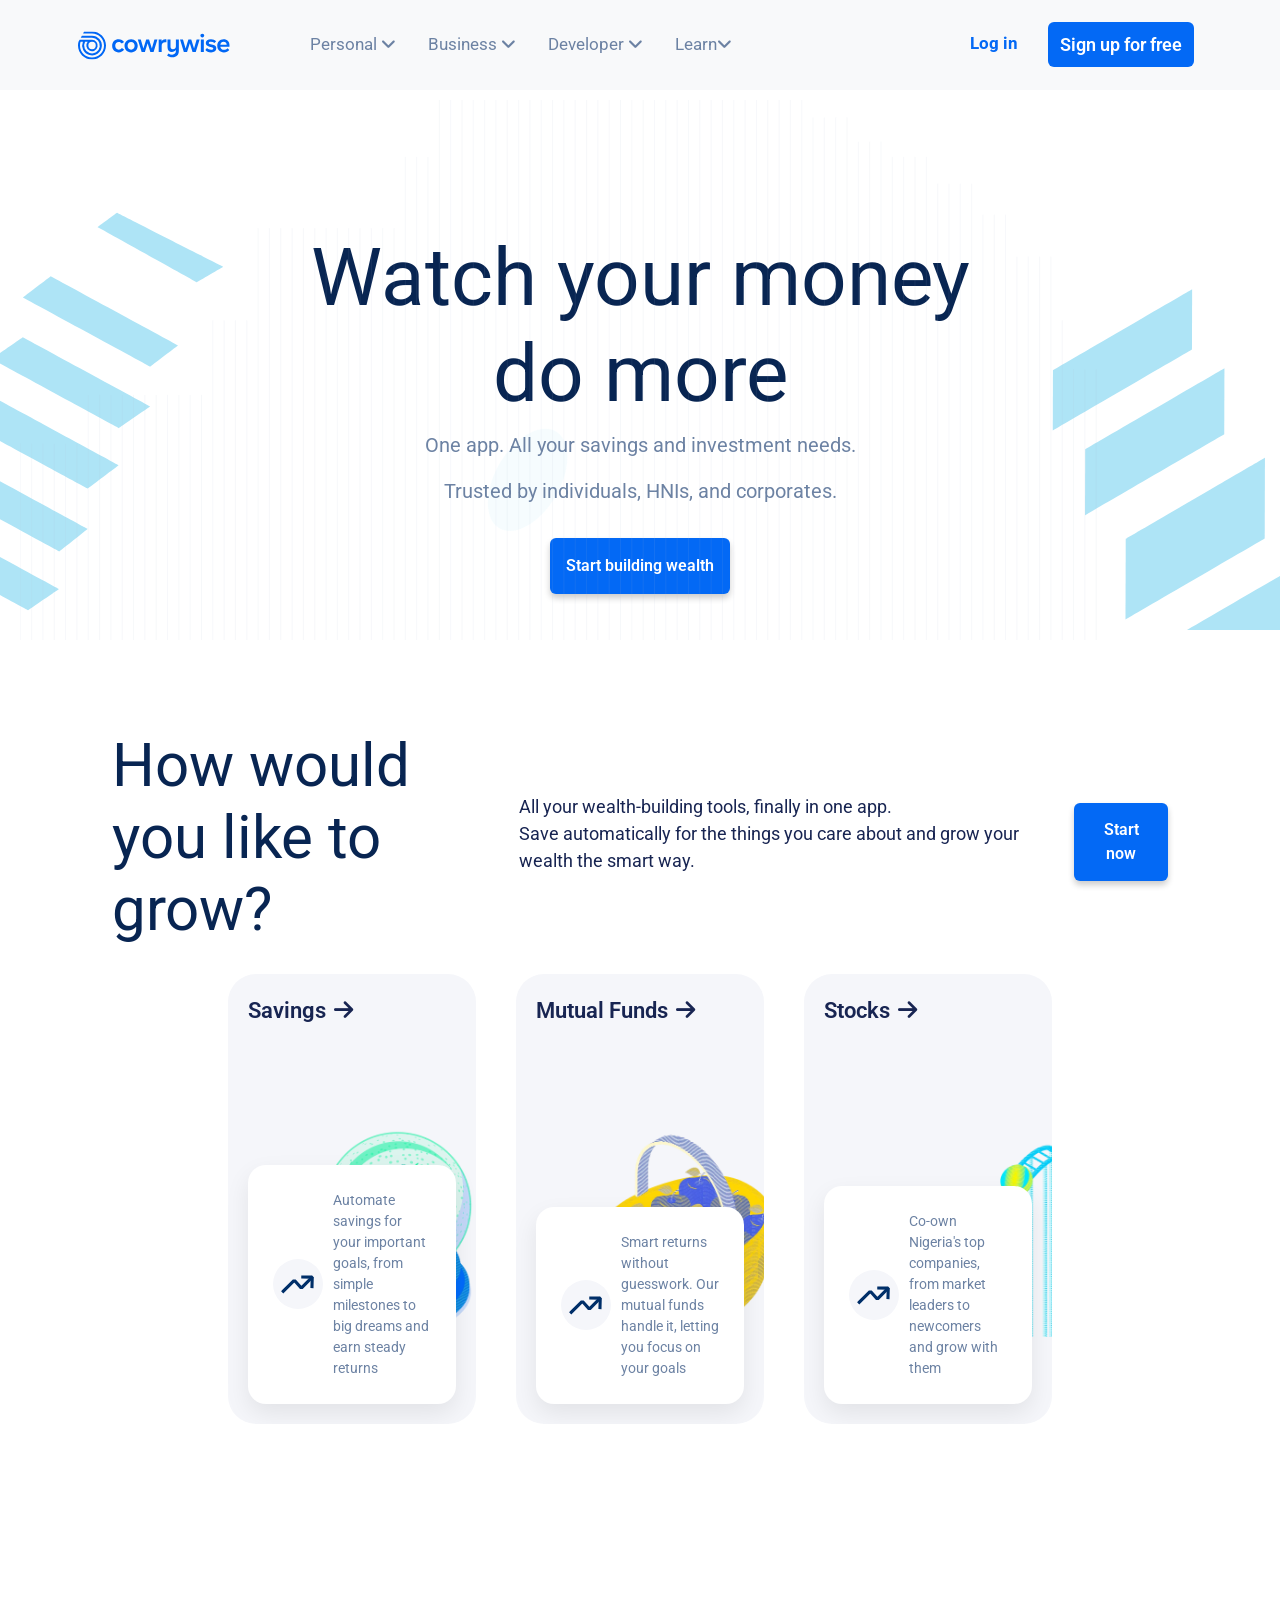
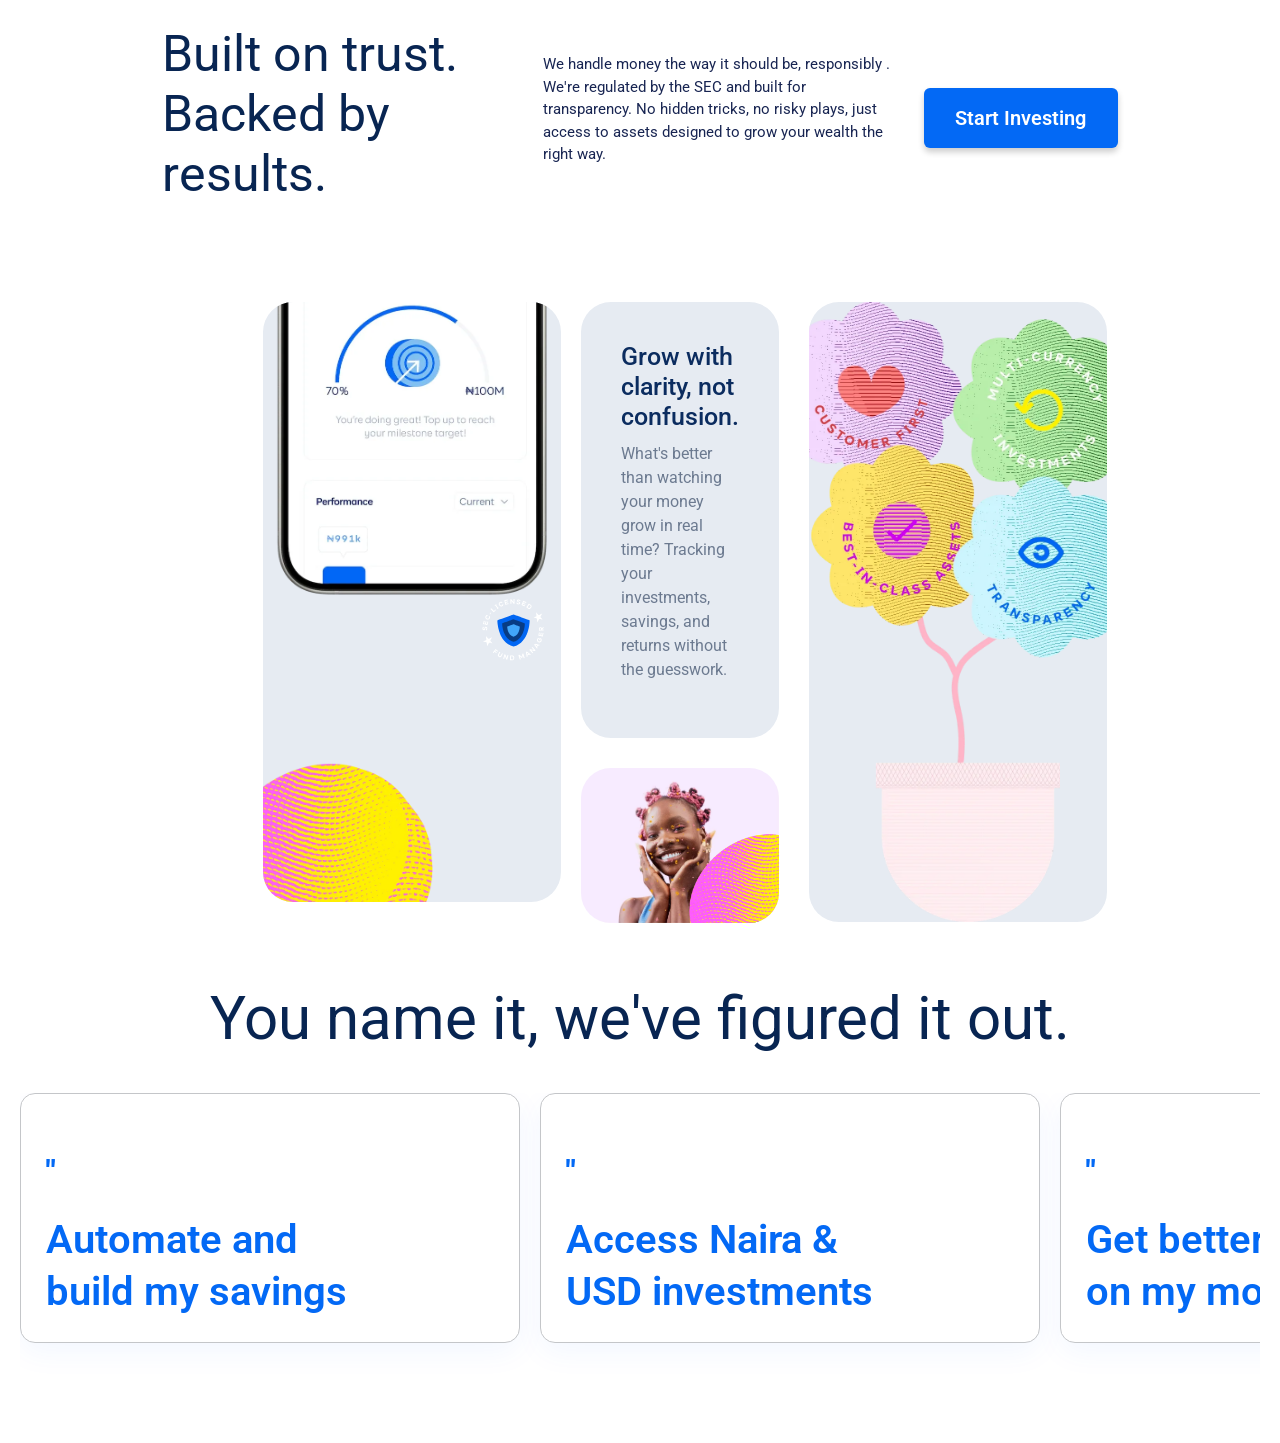
==== index.html @ d5d78829 "Cowrywise Website Project" ====
<!DOCTYPE html>
<html lang="en">

<head>
    <meta charset="UTF-8">
    <meta name="viewport" content="width=device-width, initial-scale=1.0">
    <title>Plan, Save and Invest Online | Get high returns | Cowrywise</title>
    <link rel="shortcut icon" href="IMAGES/Logo.png" type="image/x-icon">
    <link href="https://fonts.googleapis.com/css2?family=Roboto:ital,wght@0,100..900;1,100..900&display=swap"
        rel="stylesheet">
    <link href="https://fonts.googleapis.com/css2?family=Quicksand:wght@300..700&display=swap" rel="stylesheet">
    <link rel="stylesheet" href="https://cdnjs.cloudflare.com/ajax/libs/font-awesome/6.5.0/css/all.min.css">
    <link href="https://cdn.jsdelivr.net/npm/bootstrap@5.3.8/dist/css/bootstrap.min.css" rel="stylesheet"
        integrity="sha384-sRIl4kxILFvY47J16cr9ZwB07vP4J8+LH7qKQnuqkuIAvNWLzeN8tE5YBujZqJLB" crossorigin="anonymous">
    <link rel="stylesheet" href="style.css">
</head>

<body>

    <nav class="navbar navbar-expand-lg bg-body-tertiary sticky-top">
        <div class="container gap-5 bg-light p-2">
            <a class="navbar-brand" href="#"><img src="IMAGES/original-logo.svg" alt=""></a>
            <button class="navbar-toggler" type="button" data-bs-toggle="collapse"
                data-bs-target="#navbarSupportedContent" aria-controls="navbarSupportedContent" aria-expanded="false"
                aria-label="Toggle navigation">
                <span class="navbar-toggler-icon"></span>
            </button>
            <div class="collapse navbar-collapse p-2" id="navbarSupportedContent ">
                <ul class="navbar-nav me-auto mb-2 mb-lg-0 gap-3">
                    <li class="nav-item dropdown">
                        <a class="nav-link" href="#" role="button" data-bs-toggle="dropdown" aria-expanded="false">
                            Personal <i class="fa-solid fa-angle-down"></i>
                        </a>
                        <ul class="dropdown-menu" style="width: 600px;">
                            <div class="div" style="display: flex;">

                                <div>
                                    <li><a class="dropdown-item" href="#"><img src="IMAGES/navbar savings.svg" alt=""
                                                width="30px"> Savings</a>
                                        <p class="p-1">Save and earn amazing returns</p>
                                    </li>
                                    <li><a class="dropdown-item" href="#"><img src="IMAGES/mutual funds.svg" alt=""
                                                width="30px"> Mutual Funds</a>
                                        <p class="p-1">Grow your wealth without chasing charts</p>
                                    </li>
                                    <li><a class="dropdown-item" href="#"><img src="IMAGES/stocks.svg" alt=""
                                                width="30px">
                                            Stocks <button class="button-btn">New!</button></a>
                                        <p class="p-1">Own a slice of Nigeria's top companies</p>
                                    </li>

                                </div>
                                <div class="vr"></div>

                                <div>
                                    <li><a class="dropdown-item" href="#">Growth Tools</a>
                                        <p class="p">Estimate your interest</p>
                                        <p class="p">Know your risk appetite</p>
                                        <p class="p">Plan your child's education</p>
                                    </li>
                                </div>
                            </div>
                        </ul>
                    </li>
                    <li class="nav-item dropdown">
                        <a class="nav-link" href="#" role="button" data-bs-toggle="dropdown" aria-expanded="false">
                            Business <i class="fa-solid fa-angle-down"></i>
                        </a>
                        <ul class="dropdown-menu">
                            <li><a class="dropdown-item" href="#"><img src="IMAGES/sprout.svg" alt=""
                                        width="30px">Sprout</a>
                                <p class="p-1">Put your business idle cash to work</p>
                            </li>

                        </ul>
                    </li>
                    <li class="nav-item dropdown">
                        <a class="nav-link" href="#" role="button" data-bs-toggle="dropdown" aria-expanded="false">
                            Developer <i class="fa-solid fa-angle-down"></i>
                        </a>
                        <ul class="dropdown-menu" style="width: 600px;">
                            <div class="div" style="display: flex;">

                                <div>
                                    <li><a class="dropdown-item" href="#"><img src="IMAGES/embed.svg" alt=""
                                                width="30px">
                                            Embed</a>
                                        <p class="p-1">Offer investment services in your app</p>
                                    </li>
                                    <li><a class="dropdown-item" href="#"><img src="IMAGES/docs.svg" alt=""
                                                width="30px">
                                            Docs</a>
                                        <p class="p-1">Read how to integrate the Embed API</p>
                                    </li>
                                    <li>
                                </div>
                                <div class="vr"></div>
                    </li>
                    <div>
                        <li><a class="dropdown-item" href="#">Connect</a>
                            <p class="p">Join Embed on Slack</p>
                        </li>
                    </div>
            </div>
            </ul>
            </li>
            <li class="nav-item dropdown">
                <a class="nav-link" href="#" role="button" data-bs-toggle="dropdown" aria-expanded="false">
                    Learn<i class="fa-solid fa-angle-down"></i>
                </a>
                <ul class="dropdown-menu">
                    <li><a class="dropdown-item" href="#"><img src="IMAGES/glossary.svg" alt="" width="30px">
                            Glossary</a>
                        <p class="p-1">Learn from a curation of simple money terms</p>
                    </li>
                    <li><a class="dropdown-item" href="#"><img src="IMAGES/blog.svg" alt="" width="30px">
                            Blog</a>
                        <p class="p-1">Announcements, articles and stories</p>
                    </li>
                    <li><a class="dropdown-item" href="#"><img src="IMAGES/help center.svg" alt="" width="30px">
                            Help Center</a>
                        <p class="p-1">Everything you need to use Cowrywise</p>
                    </li>
                    <li>

                    </li>

                </ul>
            </li>
            </ul>
            <form class="d-flex" role="search">
                <div class="log-in-a"><a href="login.html">Log in</a></div>
                <div class="create"><a href="createaccount.html">Sign up for free</a></div>
            </form>
        </div>
    </nav>



    <section class="section-1">
        <div class="hero-section">
            <h1>Watch your money <br> do more</h1>
            <p>One app. All your savings and investment needs.
            <p>Trusted by individuals, HNIs, and corporates.</p>
            </p>
            <a href="#">Start building wealth</a>
        </div>
        <img src="IMAGES/bg-lines.svg" alt="">
    </section>

    <section class="section-2">
        <div class="container">
            <div class="grow">
                <h2>How would you like to grow?</h2>
                <p>All your wealth-building tools, finally in one app. <br> Save automatically for the things you care
                    about
                    and
                    grow your wealth the smart way.</p>
                <a href="#">Start now</a>
            </div>
        </div>

        <div class="cardcovers">
            <div class="cards">
                <div class="header">
                    <span>Savings</span>
                    <span class="arrow"><i class="fa-solid fa-arrow-right"></i></span>
                </div>
                <div class="visual-1">
                    <div class="circle"></div>
                    <img src="IMAGES/house-ball.webp" alt="Illustration">
                </div>
                <div class="floating">
                    <img src="./IMAGES/angle-up-animation.svg" alt="" srcset="">
                    Automate savings for your important goals, from simple milestones to big dreams and earn steady
                    returns
                </div>
            </div>

            <div class="cards">
                <div class="header">
                    <span>Mutual Funds</span>
                    <span class="arrow"><i class="fa-solid fa-arrow-right"></i></span>
                </div>
                <div class="visual-1">
                    <div class="circle"></div>
                    <img src="IMAGES/basket.webp" alt="Illustration">
                </div>
                <div class="floating">
                    <img src="./IMAGES/angle-up-animation.svg" alt="" srcset="">
                    Smart returns without guesswork. Our mutual funds handle it, letting you focus on your goals
                </div>
            </div>

            <div class="cards">
                <div class="header">
                    <span>Stocks</span>
                    <span class="arrow"><i class="fa-solid fa-arrow-right"></i></span>
                </div>
                <div class="visual-1">
                    <div class="circle"></div>
                    <img src="IMAGES/roller.webp" alt="Illustration">
                </div>
                <div class="floating">
                    <img src="./IMAGES/angle-up-animation.svg" alt="" srcset="">
                    Co-own Nigeria's top companies, from market leaders to newcomers and grow with them
                </div>
            </div>
        </div>
    </section>

    <div class="container">

        <section class="section-3">
            <div class="sub-section-3">
                <h2>Built on trust.
                    Backed by results.</h2>
                <p>We handle money the way it should be, responsibly . We're regulated by the SEC and built for
                    transparency. No hidden tricks, no risky plays, just access to assets designed to grow your wealth
                    the right way.</p>
                <a href="#">Start Investing</a>
            </div>
        </section>


        <section class="section-4">
            <div class="section-4-container">
                <div class="section-4-layout">
                    <div class="cover-card section-4-left">
                        <div class="phone-wrapper">
                            <img src="IMAGES/Phone.webp" alt="phone-image" class="phone-img">
                            <img src="IMAGES/badgeshield.svg" alt="floating badge" class="floating-badge">
                        </div>
                        <img src="IMAGES/yellow coin.webp" alt="coin" class="left-rotate">
                    </div>

                    <div class="primary-middle">
                        <div class="cover-card primary top">
                            <div class="text">
                                <h2>Grow with clarity,
                                    not confusion.</h2>
                                <p>What's better than watching your money grow in real time? Tracking your investments,
                                    savings, and returns without the guesswork.</p>
                            </div>
                        </div>

                        <div class="cover-card primary bottom">
                            <img src="IMAGES/girl.webp" alt="primary-image" class="primary-img">
                            <img src="IMAGES/yellow coin.webp" alt="coin" class="round">
                        </div>
                    </div>

                    <div class="cover-card right">
                        <img src="IMAGES/flower.webp" alt="flower" class="primary-img">
                    </div>
                </div>
            </div>
        </section>
    </div>


    <section class="section-5">
        <h2 class="section-5-h3">You name it, we've figured it out.</h2>
        <div class="section-5-slide">
            <div class="slider-track">
                <div class="card">
                    <span class="quote">"</span>
                    <h3>Automate and <br>build my savings</h3>
                </div>

                <div class="card">
                    <span class="quote">"</span>
                    <h3>Access Naira &<br>USD investments</h3>
                </div>

                <div class="card">
                    <span class="quote">"</span>
                    <h3>Get better returns <br>on my money</h3>
                </div>

                <div class="card">
                    <span class="quote">"</span>
                    <h3>Invest my <br>business cash</h3>
                </div>

                <div class="card">
                    <span class="quote">"</span>
                    <h3>Automate and <br>build my savings</h3>
                </div>

                <div class="card">
                    <span class="quote">"</span>
                    <h3>Access Naira & <br>USD investments</h3>
                </div>

                <div class="card">
                    <span class="quote">"</span>
                    <h3>Invest in mutual <br>funds easily</h3>
                </div>

                <div class="card">
                    <span class="quote">"</span>
                    <h3>Invest in stocks</h3>
                </div>

                <div class="card">
                    <span class="quote">"</span>
                    <h3>Automate <br>and build my savings</h3>
                </div>
            </div>
        </div>
    </section>






    <script src="https://cdn.jsdelivr.net/npm/bootstrap@5.3.8/dist/js/bootstrap.bundle.min.js"
        integrity="sha384-FKyoEForCGlyvwx9Hj09JcYn3nv7wiPVlz7YYwJrWVcXK/BmnVDxM+D2scQbITxI"
        crossorigin="anonymous"></script>
</body>

</html>
---- style.css ----
* {
    margin: 0;
    padding: 0;
    box-sizing: border-box;
    font-family: "Roboto", sans-serif;

}

body {
    background-color: white;
}

/* navbar */
.navbar-nav .nav-link {
    color: #6c82a3;
    font-size: 17px;
    font-weight: 400;
}

.navbar-nav .nav-link:hover {
    color: black;
}

.dropdown-menu {
    border: none;
    box-shadow: 0px 0px 10px rgba(0, 0, 0, 0.1);
    padding: 30px 40px;
}

.p-1 {
    width: 300px;
    text-align: center;
    color: #6c82a3;
    font-size: 15px;
    font-weight: 400;
}

.p-1:hover {
    color: #5ac8fa;
    cursor: pointer;
}

.button-btn {
    background-color: #5ac8fa;
    border: none;
    padding: 2px 10px;
    margin: 2px;
    border-radius: 10px;
    color: white;
    font-size: 12px;
    font-weight: 400;
}

.dropdown-item {
    color: black;
    font-size: 16px;
    font-weight: 600;
    opacity: 0.8;
    cursor: pointer;
}

.dropdown-item:hover {
    color: #5ac8fa;
}

.p {
    text-align: justify;
    margin-left: 15px;
    font-size: 15px;
    color: #6c82a3;
    font-weight: 400;
}

.p:hover {
    color: #5ac8fa;
    cursor: pointer;
}

#menu-1 {
    display: flex;
}

.log-in-a a {
    text-decoration: none;
    color: #0369f5;
    font-weight: 700;
    font-size: 17px;
}

.create a {
    background-color: #0369f5;
    color: white;
    border: none;
    font-weight: 600;
    font-size: 18px;
    border-radius: 6px;
    padding: 12px;
    text-decoration: none;
}

.d-flex {
    gap: 30px;
}

/* section-1 */
.section-1 {
    width: 100%;
    height: 60vh;
    padding: 20px;
    background: url(IMAGES/stairs.svg);
    background-repeat: no-repeat;
    background-position: center;
    background-size: cover;
}

.section-1 img {
    height: 60vh;
    position: absolute;
    top: 100px;
}

.hero-section {
    width: 100%;
    padding: 20px;
    margin-top: 100px;
    display: flex;
    flex-direction: column;
    justify-content: center;
    align-items: center;
}

.hero-section h1 {
    color: #082552;
    font-size: 80px;
    font-weight: 400;
    text-align: center;
    width: 100%;
}

.hero-section p {
    color: #6c82a3;
    font-size: 20px;
    font-weight: 400;
    text-align: center;
    width: 100%;
    /* margin-top: 20px; */
}

.hero-section a {
    text-decoration: none;
    color: white;
    border: none;
    border-radius: 6px;
    background-color: #0369f5;
    padding: 16px;
    font-size: 16px;
    font-weight: 600;
    box-shadow: 0 4px 6px rgba(0, 0, 0, 0.2);
    cursor: pointer;
}

/* .hero-section a:hover{
    background-color: #5ac8fa;
    box-shadow: 0 6px 8px rgba(0, 0, 0, 0.3);
    transition: all 0.3s ease;
    cursor: pointer;
} */
.section-2 {
    width: 100%;
    padding: 100px;
    justify-content: center;
    align-items: center;
}

.grow {
    /* width: 100%; */
    display: flex;
    /* padding: 40px; */
    /* margin: auto; */
    justify-content: space-around;
    align-items: center;
    gap: 30px;
}

.grow h2 {
    font-size: 60px;
    font-weight: 400;
    color: #082552;
}

.grow p {
    font-size: 18px;
    font-weight: 400;
    width: 100%;
    color: #182552;
}

.grow a {
    text-decoration: none;
    color: white;
    border: none;
    border-radius: 6px;
    background-color: #0369f5;
    padding: 15px;
    font-size: 16px;
    width: 15%;
    text-align: center;
    font-weight: 600;
    box-shadow: 0 4px 6px rgba(0, 0, 0, 0.2);
    cursor: pointer;
}

.cardcovers {
    width: 80%;
    display: flex;
    padding: 20px;
    margin: auto;
    justify-content: center;
    align-items: center;
    gap: 40px;
}

.cards {
    width: 400px;
    height: 450px;
    background-color: #f5f6fa;
    border-radius: 28px;
    border: none;
    padding: 20px;
    position: relative;
    overflow: hidden;
}

.header {
    font-size: 22px;
    font-weight: 600;
    display: flex;
    align-items: center;
    gap: 8px;
    color: #182552;
}

.visual-1 {
    position: relative;
    width: 100%;
    height: 300px;
    margin-top: 10px;
}

.visual-1 img {
    position: absolute;
    width: 100%;
    bottom: 0;
    left: 20%;
    object-fit: contain;
}

.floating {
    position: absolute;
    bottom: 20px;
    left: 20px;
    right: 20px;
    background-color: white;
    padding: 25px;
    border-radius: 18px;
    font-size: 14px;
    color: #6c82a3;
    line-height: 1.5;
    box-shadow: 0 10px 25px rgba(0, 0, 0, 0.08);
    display: flex;
    align-items: center;
    gap: 10px;
}

.floating img {
    width: 50px;
    height: 50px;
    background-color: #f5f6fa;
    border-radius: 50%;

    animation: floatUp 3s ease-in-out infinite;
}

@keyframes floatUp {
    0% {
        transform: translateY(0);
    }

    50% {
        transform: translateY(-8px);
    }

    100% {
        transform: translateY(0);
    
    }
}

.section-3 {
    width: 100%;
    padding: 80px;
    justify-content: space-between;
    align-items: center;
}

.sub-section-3 {
    width: 100%;
    display: flex;
    justify-content: center;
    align-items: center;
    gap: 30px;
}

.sub-section-3 h2 {
    font-size: 50px;
    font-weight: 400;
    width: 100%;
    color: #082552;
}

.sub-section-3 p {
    font-size: 15px;
    font-weight: 400;
    color: #182552;
    width: 100%;
}

.sub-section-3 a {
    text-decoration: none;
    color: white;
    border: none;
    border-radius: 6px;
    background-color: #0369f5;
    padding: 15px;
    font-size: 20px;
    width: 50%;
    text-align: center;
    font-weight: 600;
    box-shadow: 0 4px 6px rgba(0, 0, 0, 0.2);
    cursor: pointer;
}

.section-4 {
    padding: 10px 20px;
    position: relative;
    overflow: visible;
}

.section-4-container {
    width: 70%;
    margin: auto;
}

.section-4-layout {
    display: flex;
    gap: 20px;
    align-items: stretch;
}

.cover-card {
    background-color: #e6ebf2;
    border-radius: 30px;
    position: relative;
    overflow: hidden;
}

.section-4-left {
    width: 320px;
    height: 600px;
    overflow: hidden;
}

.phone-wrapper {
    position: absolute;
    inset: 0;
    display: flex;
    justify-content: center;
    align-items: flex-start;
}

.phone-img {
    position: absolute;
    top: -280px;
    left: 50%;
    transform: translateX(-50%);
    width: 100%;
    height: auto;
    object-fit: contain;
}

.floating-badge {
    position: absolute;
    bottom: 230px;
    right: 5px;
    width: 85px;
    animation: float 3s ease-in-out infinite;
}

.left-rotate {
    position: absolute;
    bottom: -80px;
    left: -50px;
    width: 220px;
    animation: spin 12s linear infinite;
}

.primary-middle {
    flex: 1;
    display: flex;
    flex-direction: column;
    gap: 30px;
}

.primary-top {
    height: 295px;
}

.primary-bottom {
    height: 295px !important;
}

.text {
    padding: 40px;
}

.text h2 {
    font-size: 25px;
    margin: 0;
    color: #0b2c5f;
}

.text p {
    margin-top: 10px;
    width: 100%;
    color: #6c7a90;
}

.primary-img {
    width: 100%;
    height: 100%;
    object-fit: cover;
}

.round {
    position: absolute;
    bottom: -60px;
    right: -60px;
    width: 150px;
    animation: spin 12s linear infinite;
}

.right {
    width: 320px;
    margin-left: -80px;
    height: 620px;
    transform: translateX(90px);
}

@keyframes spin {
    from {
        transform: rotate(0deg);
    }

    to {
        transform: rotate(360deg);
    }
}


@keyframes float {

    0%,
    100% {
        transform: translateY(0);
    }

    50% {
        transform: translateY(-10px);
    }
}

@media (max-width: 1000px) {
    .primary-layout {
        flex-direction: column;
    }

    .section-4-left,
    .primary-right {
        width: 100%;
        height: 400px;
    }

    .primary-right {
        transform: none;
        margin-top: 0;
    }
}


.section-5 {
    width: 100%;
    padding: 20px;
}

.section-5-h3 {
    width: 100%;
    padding: 30px;
    text-align: center;
    font-size: 60px;
    font-weight: 400;
    color: #082552;
}

.section-5-slide {
    overflow: hidden;
    width: 100%;
}

.slider-track {
    display: flex;
    gap: 20px;
    width: calc(300px * 6);
    animation: scroll 15s linear infinite;
}

.card {
    min-width: 500px !important;
    height: 250px;
    background-color: white;
    border-radius: 15px;
    padding: 25px;
    box-shadow: 0 10px 30px rgba(0, 102, 255, 0.05);
    border: 1px solid #c4c6c9;
    display: flex;
    flex-direction: column;
    justify-content: center;
    margin-bottom: 80px;
}

.quote {
    color: #0369f5;
    font-size: 30px;
    font-weight: 900;
    margin-top: 40px;
}

.card h3 {
    width: 100% !important;
    color: #0369f5;
    font-size: 40px;
    font-weight: 600;
    line-height: 1.3;
    margin-top: 20px;
    margin-bottom: 10px;
}

@keyframes scroll {
    0% {
        transform: translateX(0);
    }

    100% {
        transform: translateX(-50%);
    }
}

















/* 
Responsiveness
@media screen and (max-width:768px) {
    .section-1{
        flex-direction: column;
    }
    .hero-section h1{
        font-size: 40px;
        font-weight: 450;
    }
    .hero-section p{
        font-size: 15px;
    }
    .grow-cover{
        flex-direction: column;
    }
    .grow-cover h2{
        font-size: 40px;
    }
    .navbar{
        position: sticky;
        top: 0;
        z-index: 100;
    }
} */
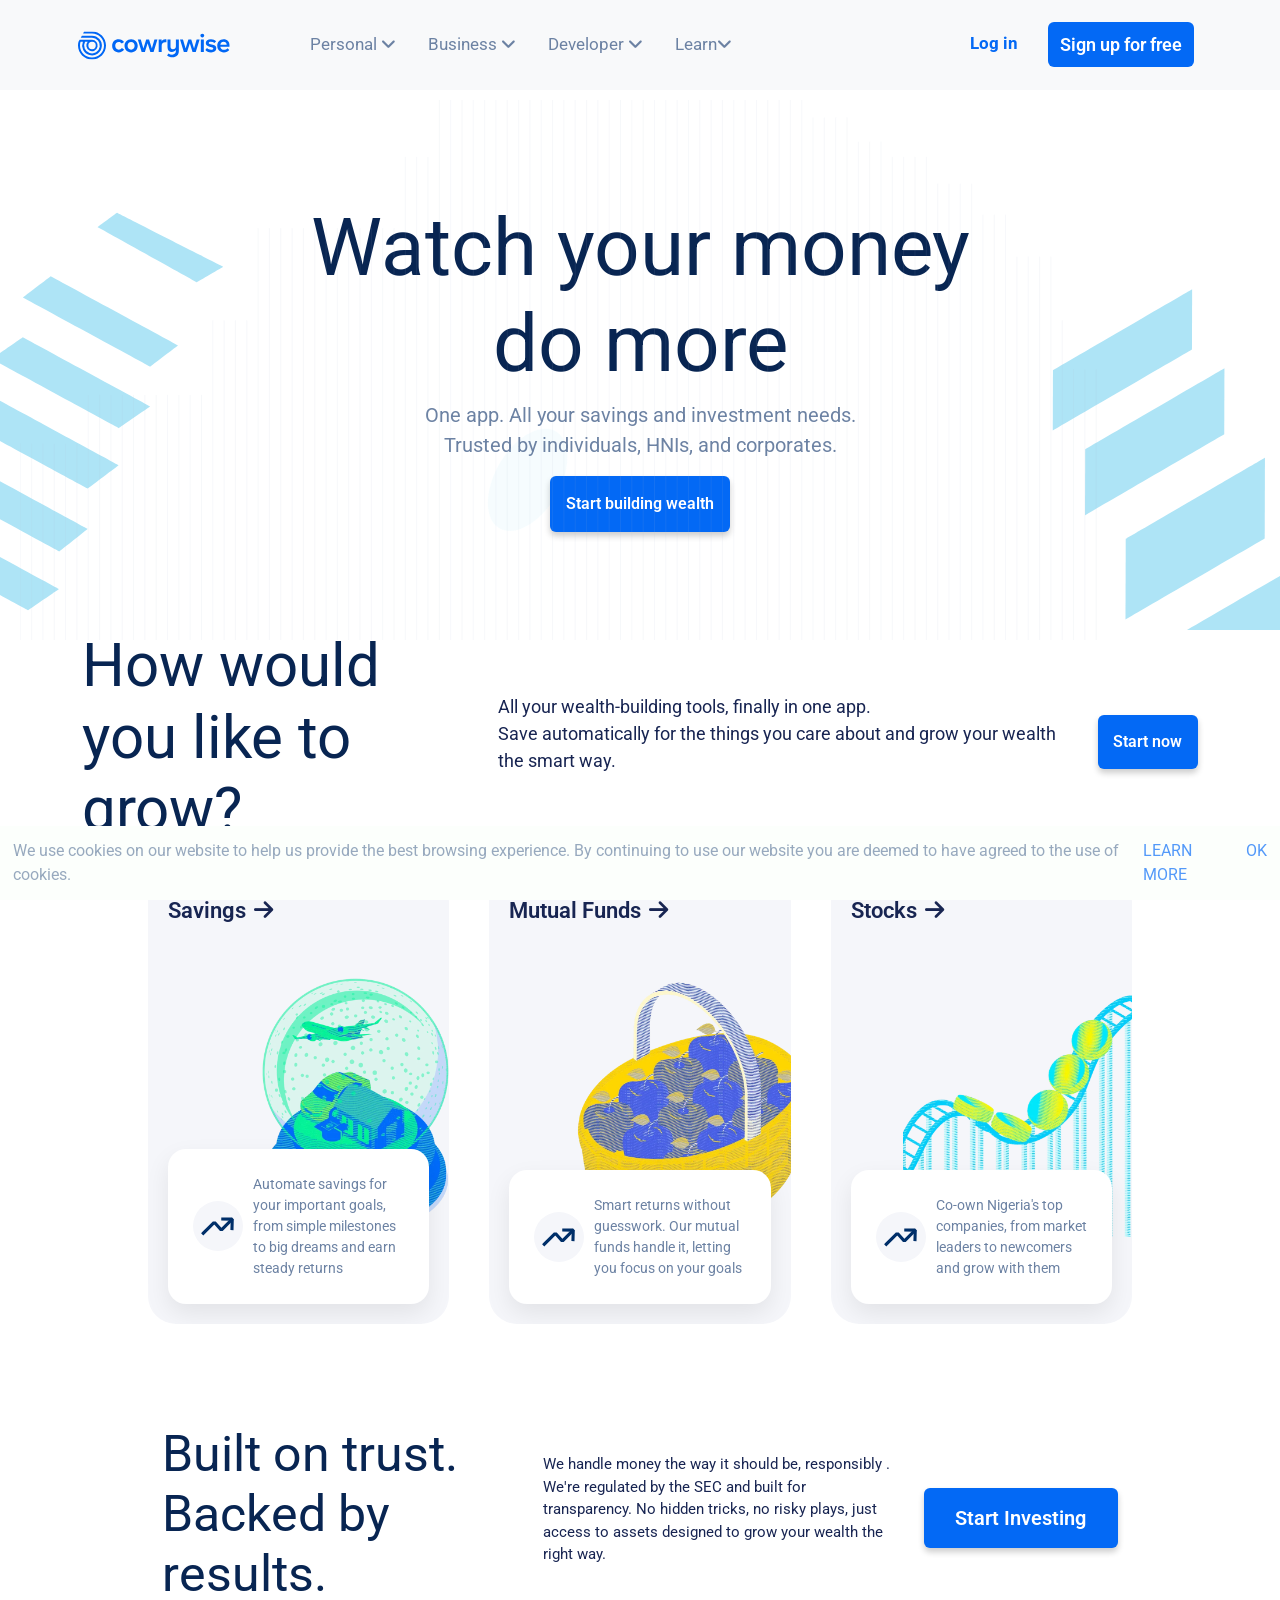
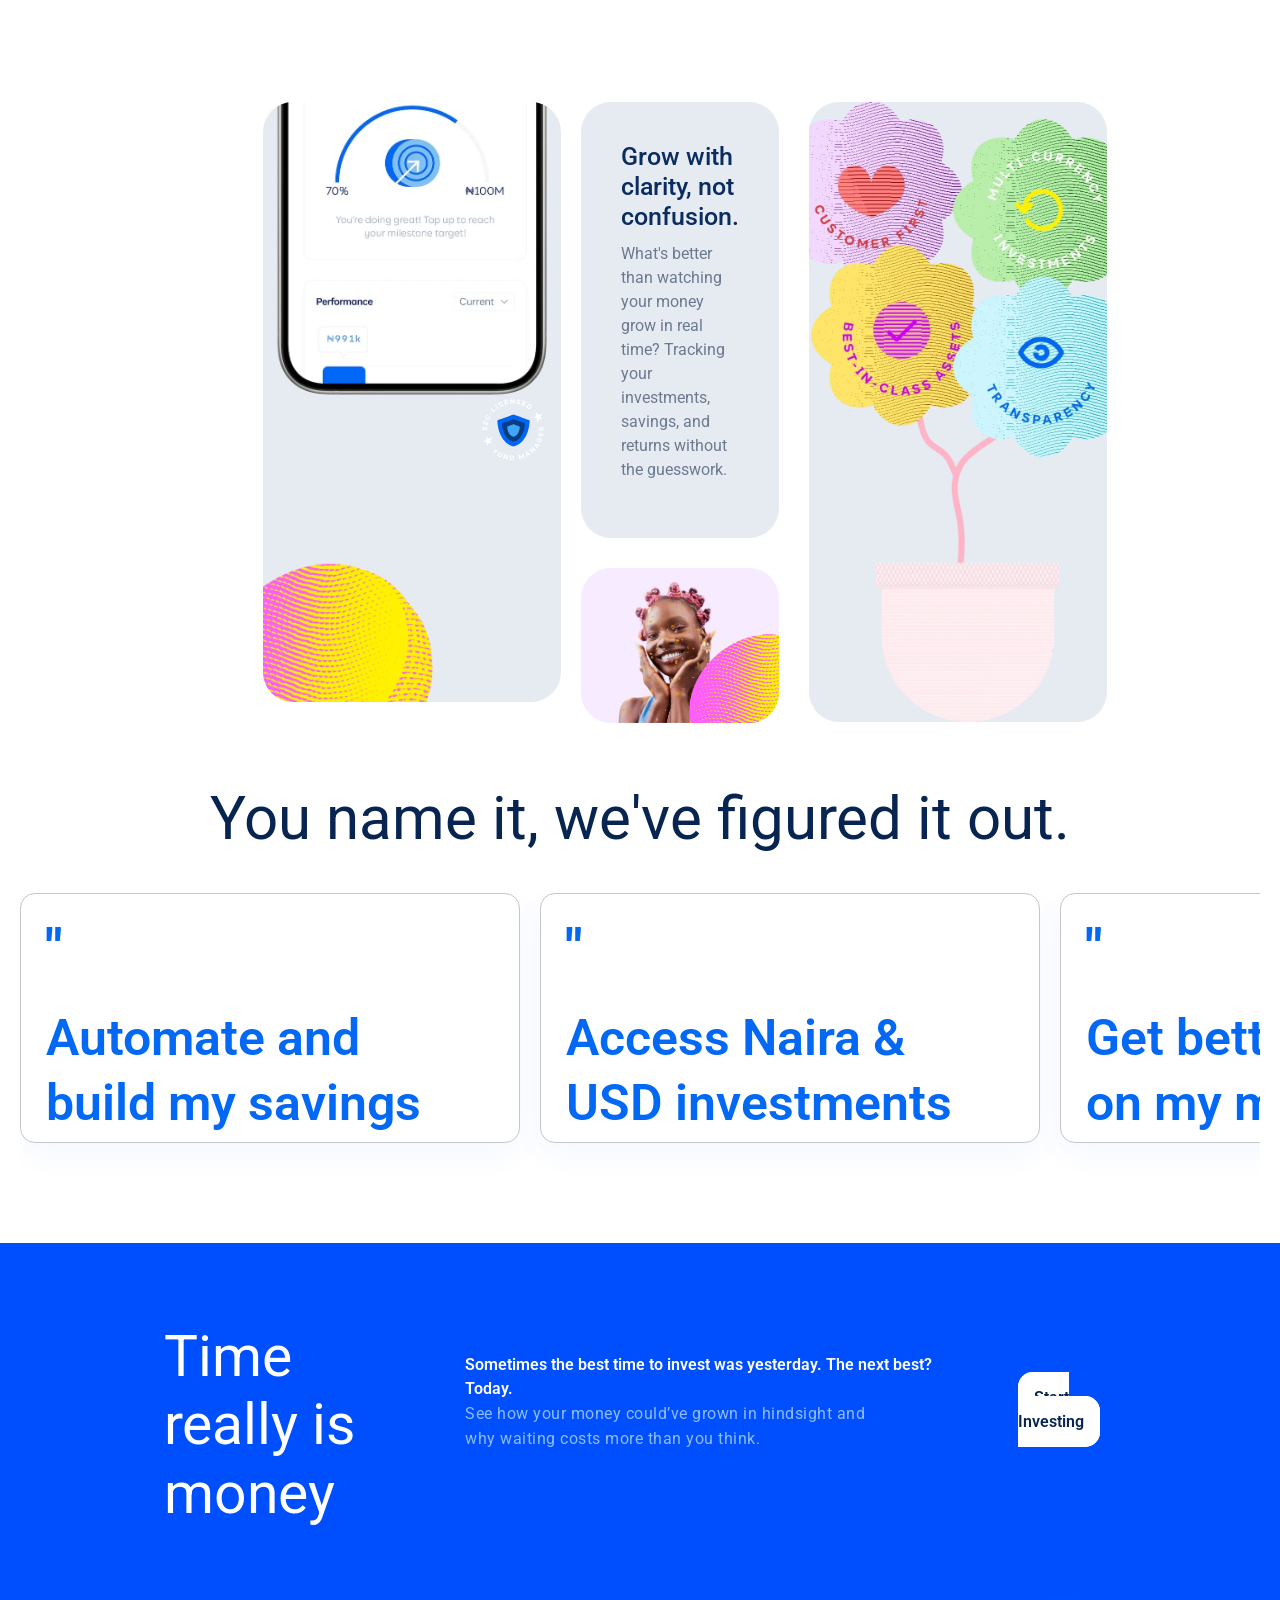
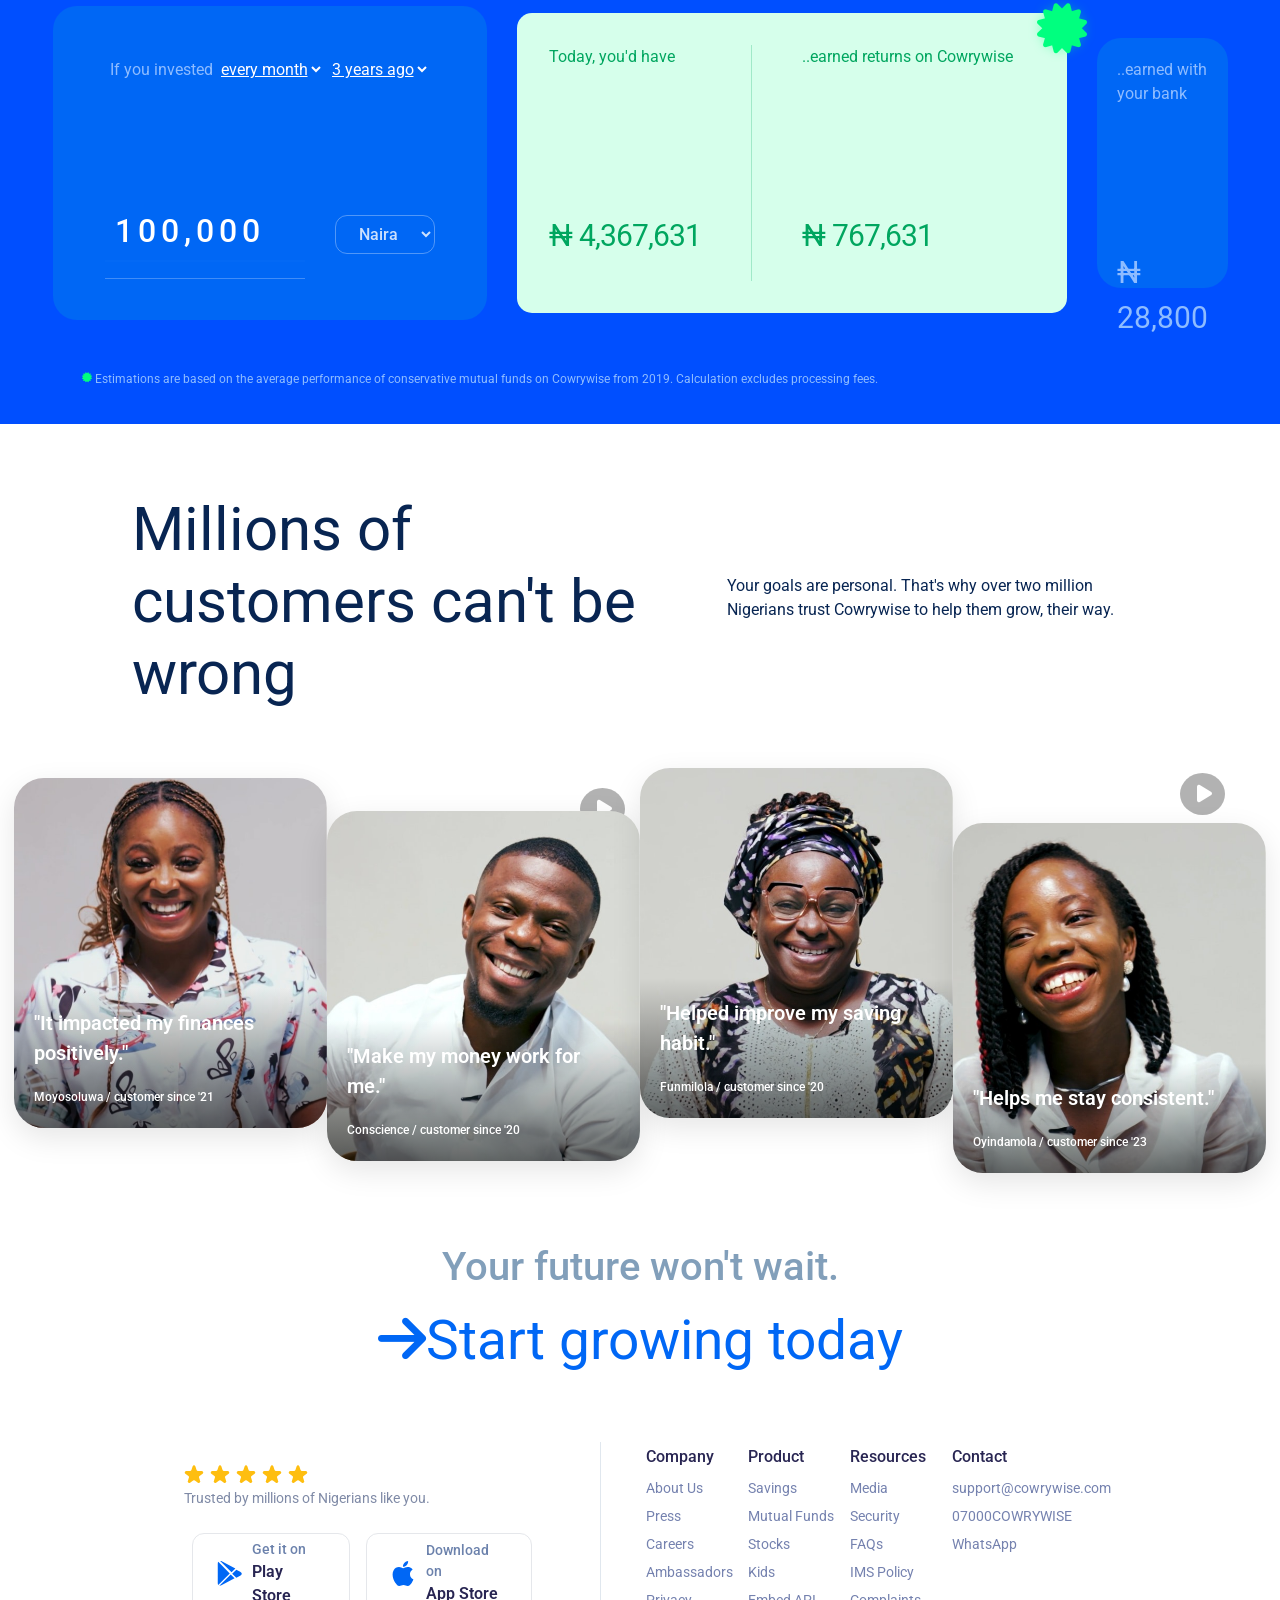
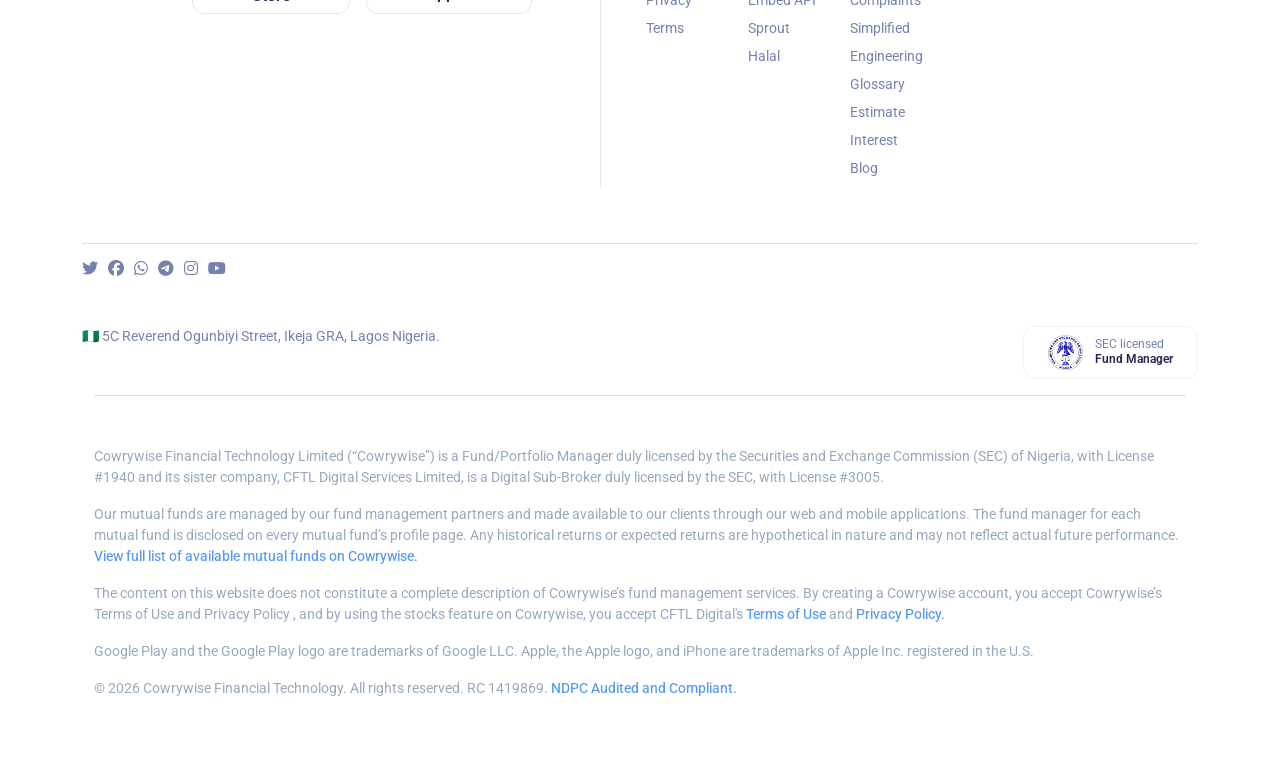
==== commit 157bcea1: "i made some changes" ====
--- a/index.html
+++ b/index.html
@@ -140,9 +140,7 @@
     <section class="section-1">
         <div class="hero-section">
             <h1>Watch your money <br> do more</h1>
-            <p>One app. All your savings and investment needs.
-            <p>Trusted by individuals, HNIs, and corporates.</p>
-            </p>
+            <p>One app. All your savings and investment needs. <span>Trusted by individuals, HNIs, and corporates.</span></p>
             <a href="#">Start building wealth</a>
         </div>
         <img src="IMAGES/bg-lines.svg" alt="">
@@ -311,11 +309,315 @@
         </div>
     </section>
 
-
-
-
-
-
+    <section class="section-6">
+        <div class="sub-section-6">
+            <h2>Time really is money</h2>
+
+            <div class="time">
+                <strong>Sometimes the best time to invest was yesterday. The next best? Today.</strong>
+                <p>See how your money could’ve grown in hindsight and why waiting costs more than you think.</p>
+            </div>
+
+            <div class="time-1">
+                <a href="#">Start Investing</a></a>
+            </div>
+        </div>
+
+        <div class="section-6-cover">
+            <div class="branch">
+                <div class="branch-1">
+                    <span>
+                        If you invested
+                        <select>
+                            <option value="">every month</option>
+                        </select>
+
+                        <select>
+                            <option value="">3 years ago</option>
+                        </select>
+                    </span><br><br><br><br><br><br>
+
+                    <div class="background-1">
+                        <div class="branch-2">
+                            <input type="text" placeholder="100,000">
+                            <hr style="color: white;">
+                        </div>
+
+                        <div class="background-2">
+                            <select>
+                                <option value="">Naira</option>
+                            </select>
+                        </div>
+                    </div>
+                </div>
+            </div>
+
+
+            <div class="today">
+                <div class="today-cover">
+                    <div class="starburst"><i class="fa-solid fa-certificate"></i></div>
+                    <div>
+                        <p>Today, you'd have
+                            <br><br><br><br><br><br><br>
+                            <span class="currency">₦</span>
+                            <span class="number"> 4,367,631</span>
+                        </p>
+                    </div>
+
+                    <div class="vr" style="color: #00a65f;"></div>
+
+                    <div>
+                        <p>..earned returns on Cowrywise
+                            <br><br><br><br><br><br><br>
+                            <span class="currency">₦</span>
+                            <span class="number"> 767,631</span>
+                        </p>
+                    </div>
+                </div>
+            </div>
+
+
+            <div class="earned">
+                <span>..earned with your bank</span><br><br><br><br><br><br><br>
+                <p>₦ 28,800</p>
+            </div>
+        </div>
+        <div class="container" style="display: flex; gap: 3px;">
+            <div class="star"><i class="fa-solid fa-certificate"></i></div>
+            <div class="section-6-p">
+                <p>Estimations are based on the average performance of conservative mutual funds on
+                    Cowrywise from 2019. Calculation excludes processing fees.</p>
+            </div>
+        </div>
+    </section>
+
+
+    <section class="section-7">
+        <div class="container">
+            <div class="section-7-video">
+                <h2>Millions of customers can't be wrong</h2>
+                <div class="video-1">
+                    <p>Your goals are personal. That's why over two million Nigerians trust Cowrywise to help them grow,
+                        their way.</p>
+                </div>
+            </div>
+        </div>
+
+        <div class="testimoy-section">
+            <div class="testimony-1">
+                <div class="sub-testimony" style="margin-bottom: 65px;">
+                    <img src="IMAGES/woman-2.jpg" alt="">
+                    <div class="overlay">
+                        <p>"It impacted my finances positively."</p>
+                        <span>Moyosoluwa / customer since '21</span>
+                    </div>
+                </div>
+
+                <i class="fa-solid fa-play"></i>
+
+                <div class="sub-testimony">
+                    <img src="IMAGES/man-1.jpg" alt="">
+                    <div class="overlay">
+                        <p>"Make my money work for me."</p>
+                        <span>Conscience / customer since '20</span>
+                    </div>
+                </div>
+
+                <i class="fa-solid fa-play" id="first-play"></i>
+
+                <div class="sub-testimony" style="margin-bottom: 85px;">
+                    <img src="IMAGES/m-woman.jpg" alt="">
+                    <div class="overlay">
+                        <p>"Helped improve my saving habit."</p>
+                        <span>Funmilola / customer since '20 </span>
+                    </div>
+                </div>
+
+                <i class="fa-solid fa-play" id="second-play"></i>
+
+                <div class="sub-testimony" style="margin-top: 25px;">
+                    <img src="IMAGES/woman-1.jpg" alt="">
+                    <div class="overlay">
+                        <p>"Helps me stay consistent."</p>
+                        <span>Oyindamola / customer since '23</span>
+                    </div>
+                </div>
+
+                <i class="fa-solid fa-play" id="third-play"></i>
+            </div>
+        </div>
+    </section>
+
+    <section class="section-8">
+        <div class="section-8-cover">
+            <div class="sub-section-8">
+                <h3>Your future won't wait.</h3>
+                <a href=""><i class="fa-solid fa-arrow-right"></i>Start growing today</a>
+            </div>
+        </div>
+
+        <div class="section-8-contact">
+            <div class="sub-section-8-contact">
+                <div class="contact-1">
+                    <img src="IMAGES/star.svg" alt="">
+                    <p>Trusted by millions of Nigerians like you.</p>
+
+                    <div class="store-container">
+                        <a href="#" class="store-button">
+                            <div class="icon">
+                                <img src="IMAGES/playstore.svg" alt="Play Store">
+                            </div>
+                            <div class="text-container">
+                                <span class="subtext">Get it on</span>
+                                <span class="brand">Play Store</span>
+                            </div>
+                        </a>
+
+                        <a href="#" class="store-button">
+                            <div class="icon">
+                                <img src="IMAGES/iphone.svg" alt="App Store">
+                            </div>
+                            <div class="text-container">
+                                <span class="subtext">Download on</span>
+                                <span class="brand">App Store</span>
+                            </div>
+                        </a>
+                    </div>
+                </div>
+
+                <div class="vr"></div>
+
+                <div class="contact-3">
+                    <div class="contact-4">
+                        <h6>Company</h6>
+                        <a href=""> About Us</a>
+                        <a href="">Press</a>
+                        <a href="">Careers</a>
+                        <a href="">Ambassadors</a>
+                        <a href="">Privacy</a>
+                        <a href="">Terms</a>
+                    </div>
+
+
+                    <div class="contact-4">
+                        <h6>Product</h6>
+                        <a href=""> Savings</a>
+                        <a href="">Mutual Funds</a>
+                        <a href="">Stocks</a>
+                        <a href="">Kids</a>
+                        <a href="">Embed API</a>
+                        <a href="">Sprout</a>
+                        <a href="">Halal</a>
+                    </div>
+
+
+                    <div class="contact-4">
+                        <h6>Resources</h6>
+                        <a href="">Media</a>
+                        <a href="">Security</a>
+                        <a href="">FAQs</a>
+                        <a href="">IMS Policy</a>
+                        <a href="">Complaints</a>
+                        <a href="">Simplified</a>
+                        <a href="">Engineering</a>
+                        <a href="">Glossary</a>
+                        <a href="">Estimate Interest</a>
+                        <a href="">Blog</a>
+                    </div>
+
+
+
+
+                    <div class="contact-4">
+                        <h6>Contact</h6>
+                        <a href="">support@cowrywise.com</a>
+                        <a href="">07000COWRYWISE</a>
+                        <a href="">WhatsApp</a>
+                    </div>
+                </div>
+            </div>
+        </div>
+    </section>
+
+    <div class="container">
+        <hr style="color: #7582af;">
+
+
+        <section class="section-9">
+            <div class="footer">
+                <div class="socials">
+                    <i class="fa-brands fa-twitter"></i>
+                    <i class="fa-brands fa-facebook"></i>
+                    <i class="fa-brands fa-whatsapp"></i>
+                    <i class="fa-brands fa-telegram"></i>
+                    <i class="fa-brands fa-instagram"></i>
+                    <i class="fa-brands fa-youtube"></i>
+                </div>
+
+                <div class="sub-footer-1">
+                    <p>🇳🇬 5C Reverend Ogunbiyi Street, Ikeja GRA, Lagos Nigeria.</p>
+                    <div class="badge-container">
+                        <div class="badge-icon">
+                            <img src="IMAGES/security.png" alt="SEC Logo">
+                        </div>
+                        <div class="badge-text">
+                            <p class="status" style="color: #7582af; font-size: 12px; font-weight: 400; margin: 0;">SEC licensed</p>
+                            <p class="title" style="color: #282552; font-size: 12px; font-weight: 600; margin: 0;">Fund Manager</p>
+                        </div>
+                    </div>
+                </div>
+            </div>
+
+            <div class="container">
+                <hr style="color: #7582af;">
+
+
+                <div class="footer-1">
+                    <p>Cowrywise Financial Technology Limited (“Cowrywise”) is a Fund/Portfolio Manager duly licensed by
+                        the
+                        Securities and Exchange Commission (SEC) of Nigeria, with License #1940 and its sister company,
+                        CFTL
+                        Digital Services Limited, is a Digital Sub-Broker duly licensed by the SEC, with License #3005.
+                    </p>
+
+                    <p>Our mutual funds are managed by our fund management partners and made available to our clients
+                        through our web and mobile applications. The fund manager for each mutual fund is disclosed on
+                        every
+                        mutual fund’s profile page. Any historical returns or expected returns are hypothetical in
+                        nature
+                        and may not reflect actual future performance. <a href="#">View full list of available mutual
+                            funds
+                            on Cowrywise.</a></p>
+
+                    <p>The content on this website does not constitute a complete description of Cowrywise’s fund
+                        management
+                        services. By creating a Cowrywise account, you accept Cowrywise’s Terms of Use and Privacy
+                        Policy ,
+                        and by using the stocks feature on Cowrywise, you accept CFTL Digital's <a href="#">Terms of
+                            Use</a>
+                        and <a href="#">Privacy Policy.</a></p>
+
+                    <p>Google Play and the Google Play logo are trademarks of Google LLC. Apple, the Apple logo, and
+                        iPhone
+                        are trademarks of Apple Inc. registered in the U.S.</p>
+
+                    <p>© 2026 Cowrywise Financial Technology. All rights reserved. RC 1419869. <a href="#">NDPC Audited
+                            and
+                            Compliant.</a></p>
+                </div>
+            </div>
+
+            <div class="last-footer">
+                <span>We use cookies on our website to help us provide the best browsing experience. By continuing to
+                    use
+                    our website you are deemed to have agreed to the use of cookies.</span>
+
+            <div class="learn">
+                <a href="#">LEARN MORE</a><span><a href="#">OK</a></span>
+            </div>
+            
+    </div>
+    </section>
     <script src="https://cdn.jsdelivr.net/npm/bootstrap@5.3.8/dist/js/bootstrap.bundle.min.js"
         integrity="sha384-FKyoEForCGlyvwx9Hj09JcYn3nv7wiPVlz7YYwJrWVcXK/BmnVDxM+D2scQbITxI"
         crossorigin="anonymous"></script>
--- a/style.css
+++ b/style.css
@@ -122,7 +122,7 @@
 .hero-section {
     width: 100%;
     padding: 20px;
-    margin-top: 100px;
+    margin-top: 70px;
     display: flex;
     flex-direction: column;
     justify-content: center;
@@ -142,8 +142,7 @@
     font-size: 20px;
     font-weight: 400;
     text-align: center;
-    width: 100%;
-    /* margin-top: 20px; */
+    width: 450px;
 }
 
 .hero-section a {
@@ -159,24 +158,15 @@
     cursor: pointer;
 }
 
-/* .hero-section a:hover{
-    background-color: #5ac8fa;
-    box-shadow: 0 6px 8px rgba(0, 0, 0, 0.3);
-    transition: all 0.3s ease;
-    cursor: pointer;
-} */
 .section-2 {
     width: 100%;
-    padding: 100px;
+    /* padding: 50px; */
     justify-content: center;
     align-items: center;
 }
 
 .grow {
-    /* width: 100%; */
-    display: flex;
-    /* padding: 40px; */
-    /* margin: auto; */
+    display: flex;
     justify-content: space-around;
     align-items: center;
     gap: 30px;
@@ -292,7 +282,7 @@
 
     100% {
         transform: translateY(0);
-    
+
     }
 }
 
@@ -539,7 +529,7 @@
 
 .quote {
     color: #0369f5;
-    font-size: 30px;
+    font-size: 50px;
     font-weight: 900;
     margin-top: 40px;
 }
@@ -547,11 +537,11 @@
 .card h3 {
     width: 100% !important;
     color: #0369f5;
-    font-size: 40px;
+    font-size: 50px;
     font-weight: 600;
     line-height: 1.3;
     margin-top: 20px;
-    margin-bottom: 10px;
+    margin-bottom: 30px;
 }
 
 @keyframes scroll {
@@ -564,44 +554,832 @@
     }
 }
 
-
-
-
-
-
-
-
-
-
-
-
-
-
-
-
-
-/* 
-Responsiveness
-@media screen and (max-width:768px) {
-    .section-1{
+.section-6 {
+    width: 100%;
+    padding: 20px;
+    background-color: #004fff;
+}
+
+.sub-section-6 {
+    width: 80%;
+    padding: 20px;
+    margin: auto;
+    display: flex;
+    justify-content: center;
+    align-items: center;
+    gap: 50px;
+}
+
+.sub-section-6 h2 {
+    width: 350px;
+    color: white;
+    margin-top: 40px;
+    font-size: 57px;
+    font-weight: 400;
+}
+
+.time strong {
+    color: white;
+    font-size: 16px;
+    margin-top: 40px;
+    font-weight: 600;
+}
+
+.time p {
+    color: #8ebcff;
+    font-size: 16px;
+    font-weight: 400;
+    width: 80%;
+    letter-spacing: 0.5px;
+    line-height: 25px;
+}
+
+.time-1 a {
+    width: 20%;
+    padding: 15px;
+    text-decoration: none;
+    font-weight: 600;
+    border-radius: 15px;
+    margin-top: 20px;
+    color: #082552;
+    background-color: white;
+    border: 1px solid white
+}
+
+.section-6-cover {
+    width: 100%;
+    padding: 50px;
+    margin: auto;
+    justify-content: center;
+    align-items: center;
+    display: flex;
+    gap: 30px;
+}
+
+.branch {
+    background-color: #0067f5;
+    border-radius: 24px;
+    padding: 32px;
+    color: white;
+    display: flex;
+    flex-direction: column;
+    justify-content: space-between;
+    min-height: 250px;
+}
+
+.branch-1 {
+    width: 100%;
+    padding: 20px;
+    height: 250px;
+    border-radius: 20px;
+    text-align: center;
+}
+
+.branch-1 span {
+    color: #8ebcff;
+    font-size: 16px;
+    font-weight: 400;
+}
+
+.branch-1 span select {
+    color: #fffdfe;
+    background-color: transparent;
+    border-top: none;
+    border-collapse: collapse;
+    border: none;
+    text-decoration: underline;
+    border-bottom: 2px white;
+}
+
+.background-1 {
+    display: flex;
+    gap: 30px;
+    align-items: center;
+}
+
+.branch-2 {
+    width: 200px;
+    height: 65px;
+
+}
+
+.branch-2 input {
+    width: 200px;
+    height: 60px;
+    padding-left: 10px;
+    border-top: none;
+    border-left: none;
+    border-right: none;
+    border-color: #0369f5;
+    letter-spacing: 5px;
+    background-color: transparent;
+}
+
+.branch-2 input,
+::placeholder {
+    color: white;
+    font-size: 32px;
+    font-weight: 500;
+    background-color: transparent;
+}
+
+.background-2 select {
+    width: 100px;
+    padding: 8px 16px;
+    border-radius: 12px;
+    border: 1px solid rgba(255, 255, 255, 0.4);
+    color: white;
+    text-align: center;
+    background-color: transparent;
+    font-weight: 500;
+    display: inline-flex;
+    gap: 8px;
+    opacity: 0.8;
+    align-items: center
+}
+
+.today-cover {
+    width: 550px;
+    height: 300px;
+    padding: 32px;
+    display: flex;
+    position: relative;
+    flex: 2;
+    gap: 50px;
+    border-radius: 15px;
+    background-color: #d6ffeb;
+}
+
+.starburst {
+    position: absolute;
+    top: -20px;
+    right: -20px;
+    color: #00ff7f;
+    font-size: 50px;
+    filter: blur(1px);
+    filter: drop-shadow(0 0 5px rgba(0, 255, 127, 0.3));
+    animation: spin 12s linear infinite;
+}
+
+.today-cover p {
+    font-size: 16px;
+    font-weight: 400;
+    color: #00a65f;
+}
+
+.number {
+    font-size: 30px;
+    font-weight: 400;
+    align-items: flex-start;
+    color: #00a65f;
+    letter-spacing: -1px;
+}
+
+.currency {
+    font-size: 30px;
+    margin-bottom: 50px;
+    margin-right: 2px;
+    font-weight: 400;
+}
+
+.earned {
+    background-color: #0067f5;
+    border-radius: 24px;
+    padding: 20px;
+    color: #8ebcff;
+    width: 350px;
+    height: 250px;
+}
+
+.earned span {
+    color: #8ebcff;
+    font-size: 16px;
+    font-weight: 400;
+}
+
+.earned p {
+    font-size: 30px;
+}
+
+.section-6-p {
+    color: #8ebcff;
+    font-size: 12px;
+    font-weight: 400
+}
+
+.star {
+    color: #00ff7f;
+    font-size: 10px;
+}
+
+
+.section-7 {
+    width: 100%;
+    padding: 20px;
+}
+
+.section-7-video {
+    width: 100%;
+    padding: 50px;
+    background-color: white;
+    margin: auto;
+    display: flex;
+    justify-content: center;
+    align-items: center;
+    gap: 50px;
+}
+
+.section-7-video h2 {
+    font-size: 60px;
+    font-weight: 400;
+    color: #082552;
+}
+
+.section-7-video p {
+    font-size: 16px;
+    width: 100%;
+    font-weight: 400;
+    color: #082552;
+}
+
+.testimony-section {
+    width: 100%;
+    padding: 100px 100px;
+    overflow: hidden;
+    align-items: flex-start;
+}
+
+.testimony-1 {
+    width: 100%;
+    margin: auto;
+    display: flex;
+    align-items: center;
+    justify-content: center;
+    position: relative;
+}
+
+.sub-testimony {
+    position: relative;
+    width: 313px;
+    height: 350px;
+    border-radius: 30px;
+    overflow: hidden;
+    flex-shrink: 0;
+    cursor: pointer;
+    transition: all 300ms ease-in-out;
+    /* transition: transform 0.4s cubic-bezier(0.175, 0.885, 0.32, 1.275); */
+    box-shadow: 0 10px 30px rgba(0, 0, 0, 0.1);
+}
+
+.sub-testimony img {
+    width: 100%;
+    height: 100%;
+    object-fit: cover;
+}
+
+.sub-testimony:hover {
+    transform: scale(1.1) translateY(-40px);
+    filter: grayscale(20%);
+    box-shadow: 0 20px 40px rgba(0, 0, 0, 0.3);
+}
+
+.fa-play {
+    position: absolute;
+    top: 20px;
+    left: 560px;
+    border-radius: 50%;
+    cursor: pointer;
+    width: 45px;
+    backdrop-filter: blur(10px);
+    height: 42px;
+    background-color: #B2B2B2;
+    font-size: 20px;
+    display: inline-flex;
+    padding-left: 3px;
+    align-items: center;
+    justify-content: center;
+    color: white;
+}
+
+#first-play {
+    position: absolute;
+    top: 50px;
+    left: 870px;
+}
+
+#second-play {
+    position: absolute;
+    top: 5px;
+    left: 1160px;
+}
+
+#third-play {
+    position: absolute;
+    top: 65px;
+    left: 1450px;
+}
+
+.overlay {
+    position: absolute;
+    bottom: 0;
+    padding: 20px;
+    color: white;
+    background: linear-gradient(to top, rgba(0, 0, 0, 0.6), transparent);
+    width: 100%;
+}
+
+.overlay p {
+    font-size: 20px;
+    font-weight: 600;
+    width: 100%;
+}
+
+.overlay span {
+    font-size: 12px;
+    font-weight: 500;
+    opacity: o.2;
+}
+
+
+.section-8-cover {
+    width: 80%;
+    padding: 20px;
+    ;
+    margin: auto;
+
+}
+
+.sub-section-8 {
+    display: flex;
+    justify-content: center;
+    align-items: center;
+    flex-direction: column;
+    font-family: 'Segoe UI', Tahoma, Geneva, Verdana, sans-serif;
+}
+
+.sub-section-8 h3 {
+    color: #829fba;
+    font-size: 40px;
+    font-weight: 500;
+}
+
+.sub-section-8 a {
+    width: 100%;
+    text-align: center;
+    text-decoration: none;
+    font-size: 55px;
+    color: #0067f5;
+}
+
+.section-8-contact {
+    width: 100%;
+    padding: 20px;
+    background-color: white;
+}
+
+.sub-section-8-contact {
+    width: 80%;
+    padding: 20px;
+    margin: auto;
+    display: flex;
+    justify-content: center;
+    gap: 40px
+}
+
+.vr {
+    color: #829fba;
+}
+
+.contact-1 {
+    width: 80%;
+    padding: 20px;
+    height: 250px;
+}
+
+.contact-1 p {
+    color: #7f8aa6;
+    font-size: 14px;
+    font-weight: 400;
+}
+
+.store-container {
+    display: flex;
+    gap: 16px;
+    padding: 8px;
+    background-color: white;
+}
+
+.store-button {
+    display: flex;
+    align-items: center;
+    gap: 10px;
+    padding: 5px 24px;
+    background-color: #ffffff;
+    border: 1px solid #e5e7eb;
+    border-radius: 12px;
+    text-decoration: none;
+}
+
+.icon img {
+    width: 25px;
+    height: 25px;
+    display: block;
+}
+
+.text-container {
+    display: flex;
+    flex-direction: column;
+}
+
+.subtext {
+    font-size: 14px;
+    color: #6c82ac;
+    font-weight: 500;
+}
+
+.brand {
+    font-size: 16px;
+    color: #282552;
+    font-weight: 600;
+}
+
+.contact-3 {
+    width: 100%;
+    padding: 5px;
+    display: flex;
+}
+
+.contact-4 {
+    width: 100%;
+    display: flex;
+    flex-direction: column;
+}
+
+.contact-4 h6 {
+    color: #282552;
+    font-size: 16px;
+    font-weight: 500;
+}
+
+.contact-4 a {
+    text-decoration: none;
+    color: #7582af;
+    font-size: 14px;
+    font-weight: 400;
+    line-height: 2;
+}
+
+.socials {
+    display: flex;
+    gap: 10px;
+    color: #7582af;
+}
+
+.sub-footer-1 {
+    width: 100%;
+    display: flex;
+    margin-top: 50px;
+    justify-content: space-between;
+}
+
+.sub-footer-1 p {
+    color: #7582af;
+    font-size: 14px;
+    font-weight: 400;
+}
+
+.badge-container {
+    display: inline-flex;
+    align-items: center;
+    gap: 12px;
+    padding: 8px 24px;
+    background-color: #ffffff;
+    border: 1px solid #f0f2f5;
+    border-radius: 12px;
+}
+
+.badge-icon img {
+    width: 35px;
+    height: auto;
+    display: block;
+}
+
+.badge-text {
+    display: flex;
+    flex-direction: column;
+    line-height: 1.3;
+}
+
+.footer-1 {
+    width: 100%;
+    margin-top: 50px;
+    color: #97a9be;
+    font-size: 14px;
+    font-weight: 400;
+    margin-bottom: 70px;
+}
+
+.footer-1 a {
+    text-decoration: none;
+    color: #5399f9;
+    font-weight: 450;
+}
+
+.last-footer {
+    width: 100%;
+    padding: 10px;
+    background-color: rgb(252, 255, 252);
+    display: flex;
+    color: #97a9be;
+    align-items: center;
+    border: 3px solid rgb(252, 255, 252);
+    justify-content: space-around;
+    position: fixed;
+    bottom: 0;
+    right: 0;
+}
+
+.learn {
+    display: flex;
+    gap: 10px;
+    ;
+}
+
+.learn a {
+    text-decoration: none;
+    color: #5399f9;
+}
+
+
+
+/* Responsiveness */
+
+@media screen and (max-width: 768px) {
+    .d-flex {
+        margin-left: 5px;
+    }
+
+    .navbar-toggler {
+        margin-right: 30px;
+    }
+
+    .p-1 {
+        width: 100%;
+        height: 70vh;
+    }
+
+    .section-1 {
+        height: auto;
+        width: 100%;
+        padding-bottom: 50px;
+    }
+
+    .section-1 img {
+        display: none;
+    }
+
+    .hero-section {
+        margin-top: 30px;
+        padding: 20px;
+        width: 100%;
+    }
+
+    .hero-section h1 {
+        font-size: 35px;
+        width: 100%;
+    }
+
+    .hero-section p {
+        font-size: 15px;
+        width: 100%;
+    }
+
+    .hero-section a {
+        padding: 15px;
+        box-shadow: 5px 5px 5px 5px rgba(0, 0, 0, 0.1);
+    }
+
+    .grow h2,
+    .sub-section-3 h2,
+    .section-5-h3,
+    .section-7-video h2 {
+        font-size: 35px !important;
+    }
+
+    .section-2 {
+        width: 100%;
+        padding: 20px;
+    }
+
+    .grow {
+        width: 100%;
+        padding: 20px;
+        margin: auto;
         flex-direction: column;
     }
-    .hero-section h1{
-        font-size: 40px;
-        font-weight: 450;
-    }
-    .hero-section p{
+
+    .grow p {
         font-size: 15px;
     }
-    .grow-cover{
+
+    .grow a {
+        width: 50%;
+        padding: 20px;
+        margin-left: -150px;
+    }
+
+
+    .cardcovers {
         flex-direction: column;
-    }
-    .grow-cover h2{
-        font-size: 40px;
-    }
-    .navbar{
-        position: sticky;
-        top: 0;
-        z-index: 100;
-    }
-} */+        padding: 20px;
+        margin: auto;
+        gap: 30px;
+        width: 100%;
+    }
+
+    .visual-1 img {
+        position: absolute;
+        width: 100%;
+
+    }
+
+    .cards {
+        width: 100%;
+        max-width: 350px;
+        height: auto;
+        min-height: 400px;
+    }
+
+    .section-3 {
+        width: 100%;
+        padding: 20px;
+    }
+
+    .sub-section-3 {
+        width: 100%;
+        padding: 20px;
+        margin: auto;
+        flex-direction: column;
+        gap: 20px;
+    }
+
+    .sub-section-3 h2 {
+        width: 100%;
+        font-size: 35px;
+    }
+
+    .sub-section-3 p {
+        width: 100%;
+        font-size: 16px;
+    }
+
+    .sub-section-3 a {
+        width: 80%;
+        padding: 20px;
+        margin-left: -80px;
+        background-color: #0067f5;
+        border: 1px solid #0067f5;
+        border-radius: 10px;
+        text-decoration: none;
+        color: white;
+        text-align: center;
+        font-weight: 600;
+    }
+
+    .section-4 {
+        width: 100%;
+        padding: 20px;
+        margin: auto;
+    }
+
+    .section-4-layout {
+        flex-direction: column;
+    }
+
+    .section-4-left,
+    .right {
+        width: 100%;
+        height: 400px;
+    }
+
+    .phone-img {
+        top: -150px;
+    }
+
+    .card {
+        min-width: 300px !important;
+    }
+
+    .card h3 {
+        font-size: 28px !important;
+    }
+
+    .section-6 {
+        width: 100%;
+        padding: 10px;
+        flex-direction: column;
+        gap: 20px;
+    }
+
+    .sub-section-6 {
+        flex-direction: column;
+        width: 100%;
+    }
+
+    .sub-section-6 h2 {
+        font-size: 35px;
+        width: 100%;
+        font-weight: 500;
+    }
+
+    .sub-section-6 p {
+        font-size: 15px;
+        width: 100%;
+        font-weight: 400;
+    }
+
+    .time-1 a {
+        margin-left: -150px;
+        width: 100%;
+    }
+
+    .section-6-cover {
+        flex-direction: column;
+        padding: 10px;
+        width: 100%;
+        margin: auto;
+    }
+
+    .branch {
+        width: 100%;
+        padding: 10px;
+        margin: auto;
+    }
+
+    .today-cover p {
+        font-size: 11px;
+        width: 100%;
+        font-weight: 600;
+    }
+
+    .today-cover p span {
+        font-size: 22px;
+        font-weight: 700;
+    }
+
+    .earned,
+    .today-cover {
+        width: 100%;
+        height: auto;
+    }
+
+    .testimony-1 {
+        flex-direction: column;
+        gap: 30px;
+    }
+
+    .sub-testimony {
+        width: 100%;
+        max-width: 313px;
+    }
+
+    #first-play,
+    #second-play,
+    #third-play {
+        display: none;
+    }
+
+    .section-7{
+        width: 100%;
+        flex-direction: column;
+    }
+    .section-7-video{
+        width: 100%;
+        flex-direction: column;
+    }
+    .section-7-video h2{
+        width: 100%;
+        font-size: 20px;
+    }
+    .video-1{
+        width: 100%;
+    }
+
+    /* Footer / Contact */
+    .sub-section-8-contact {
+        flex-direction: column;
+        gap: 20px;
+    }
+
+    .contact-1 {
+        width: 100%;
+        height: auto;
+    }
+
+    .last-footer {
+        flex-direction: column;
+        gap: 10px;
+        text-align: center;
+        padding-bottom: 20px;
+    }
+}
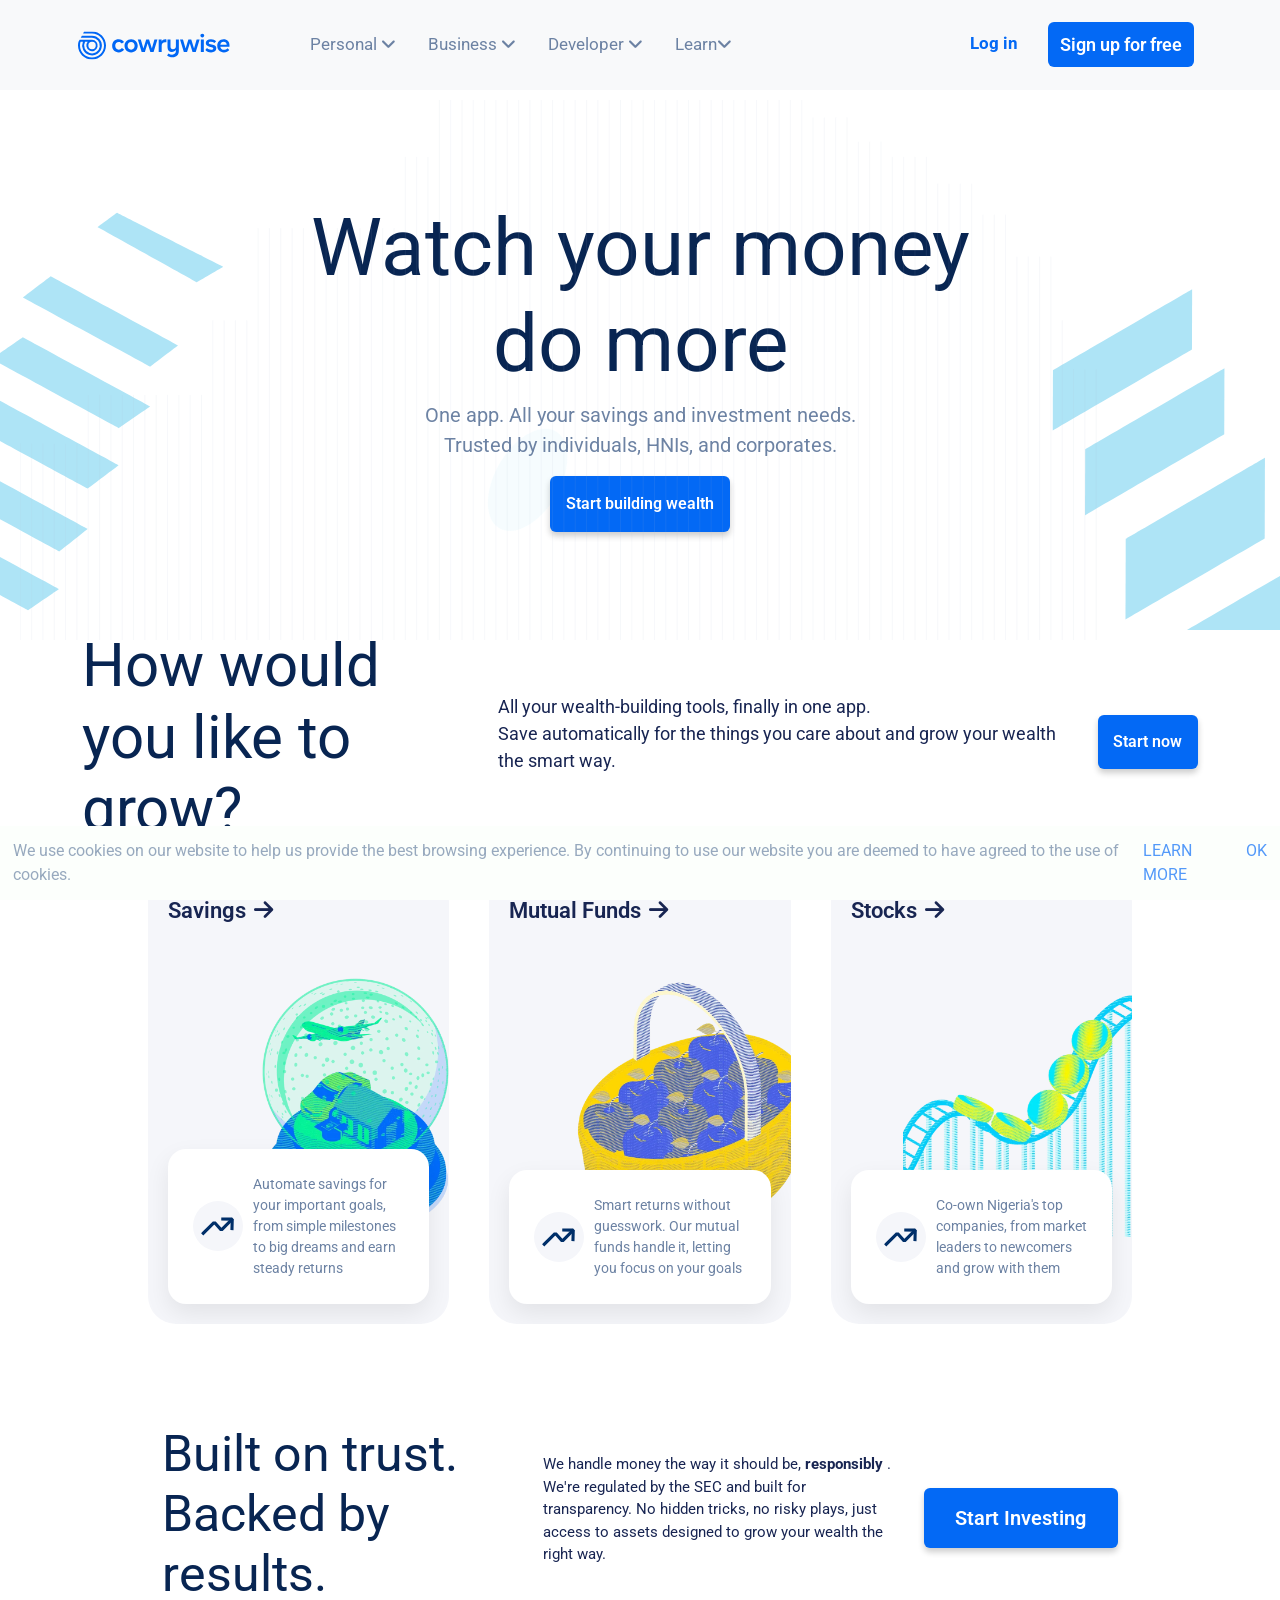
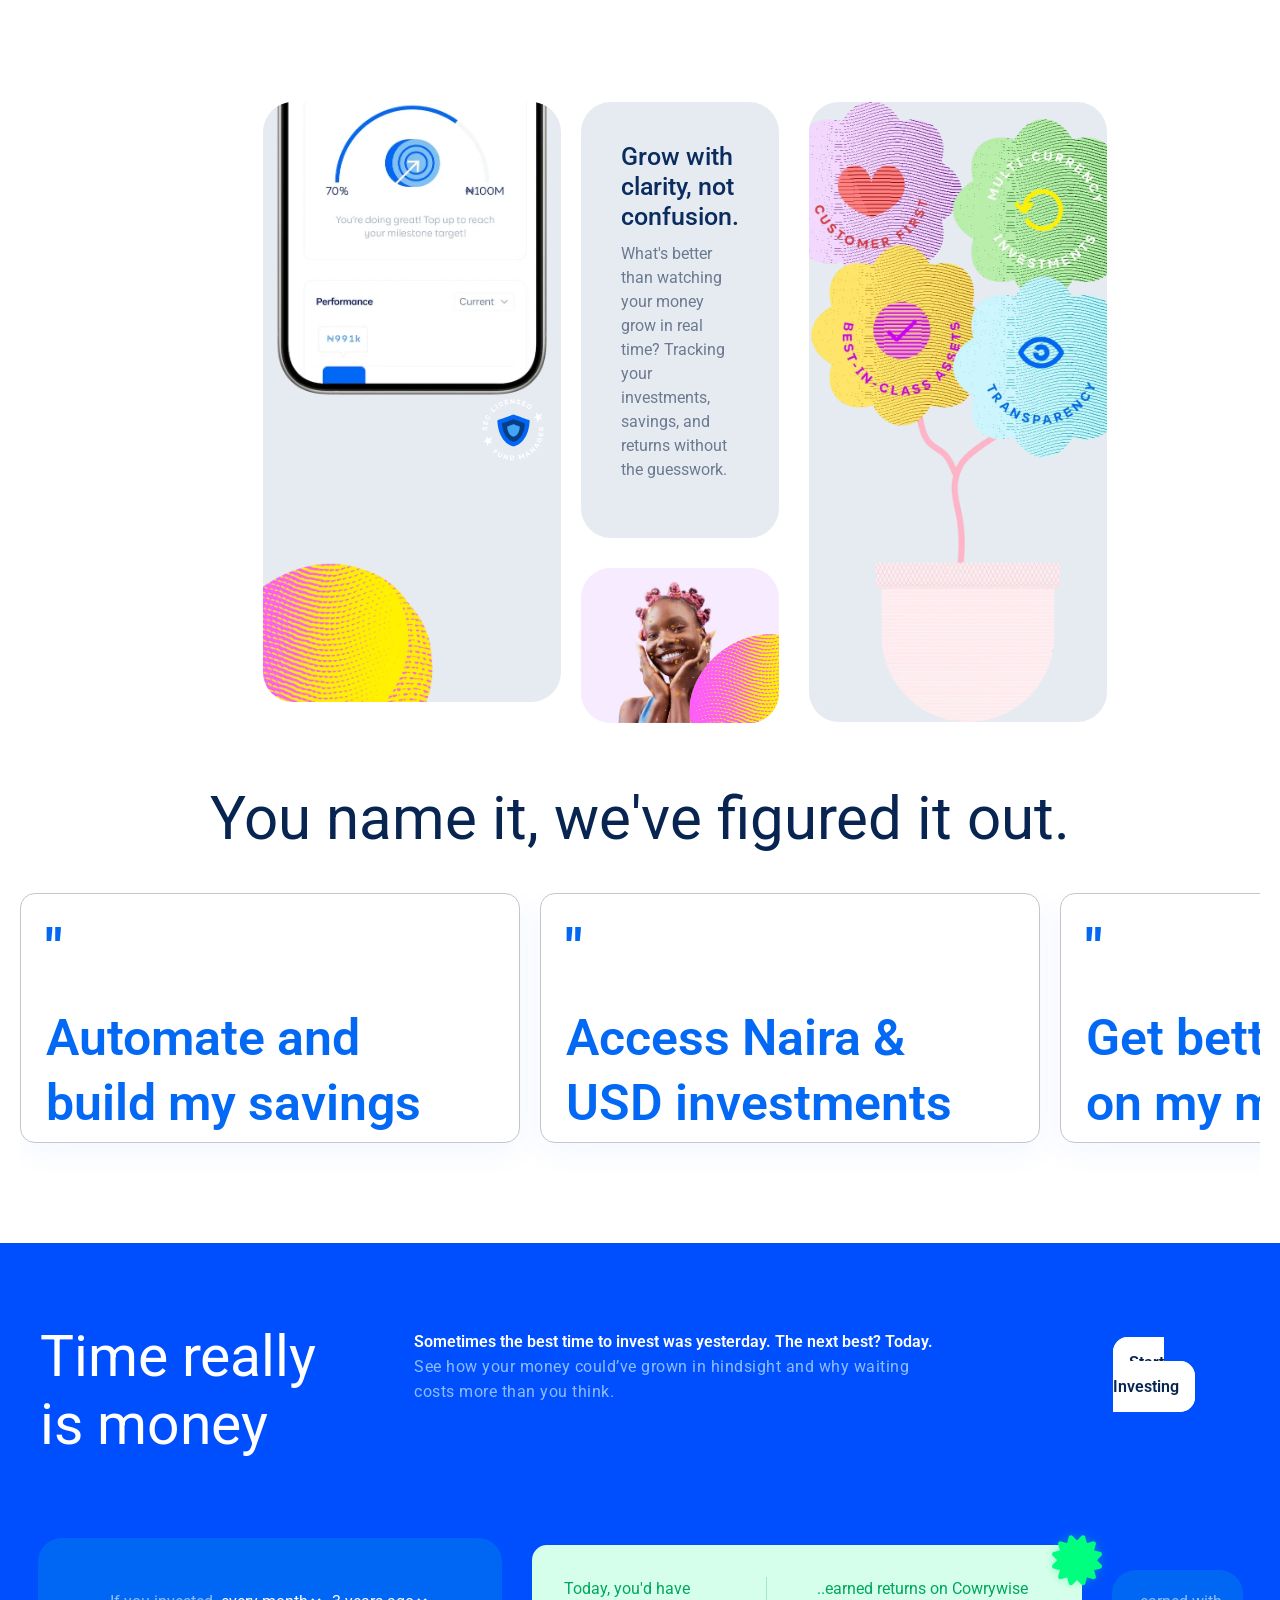
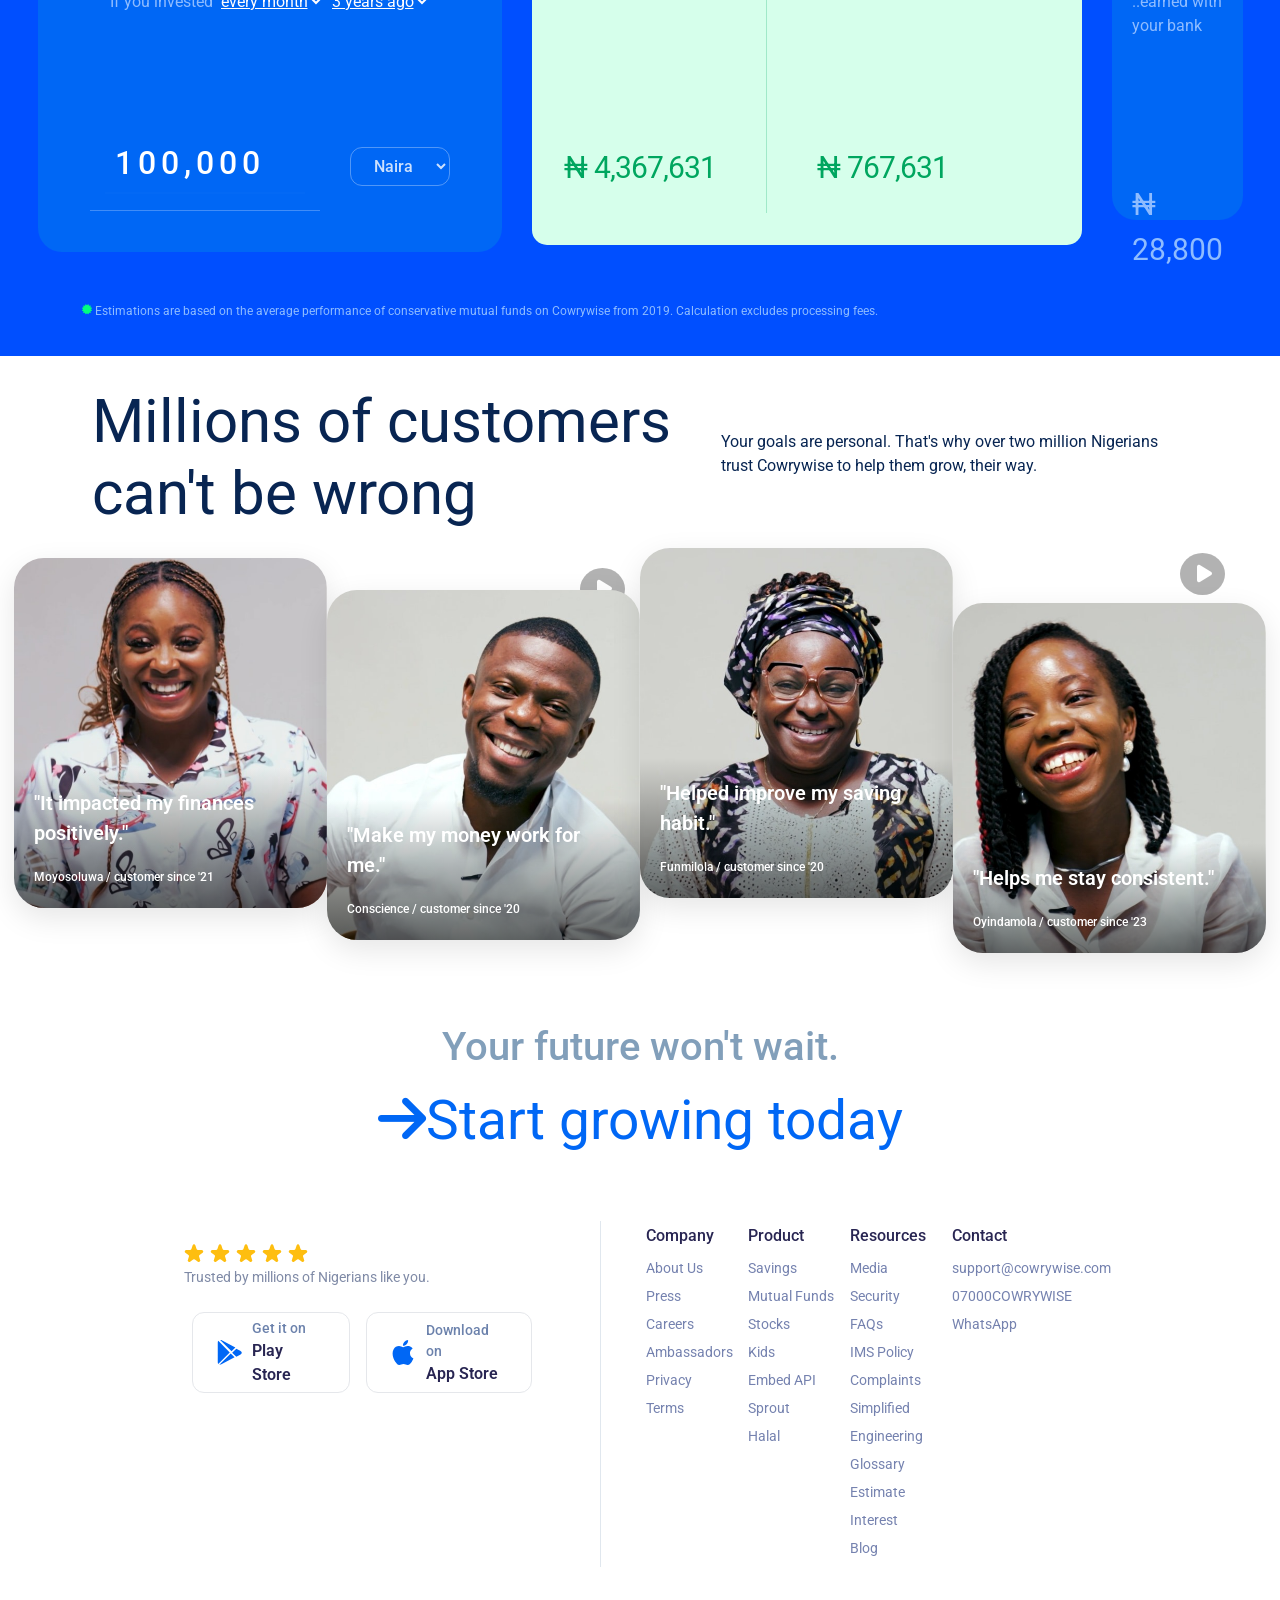
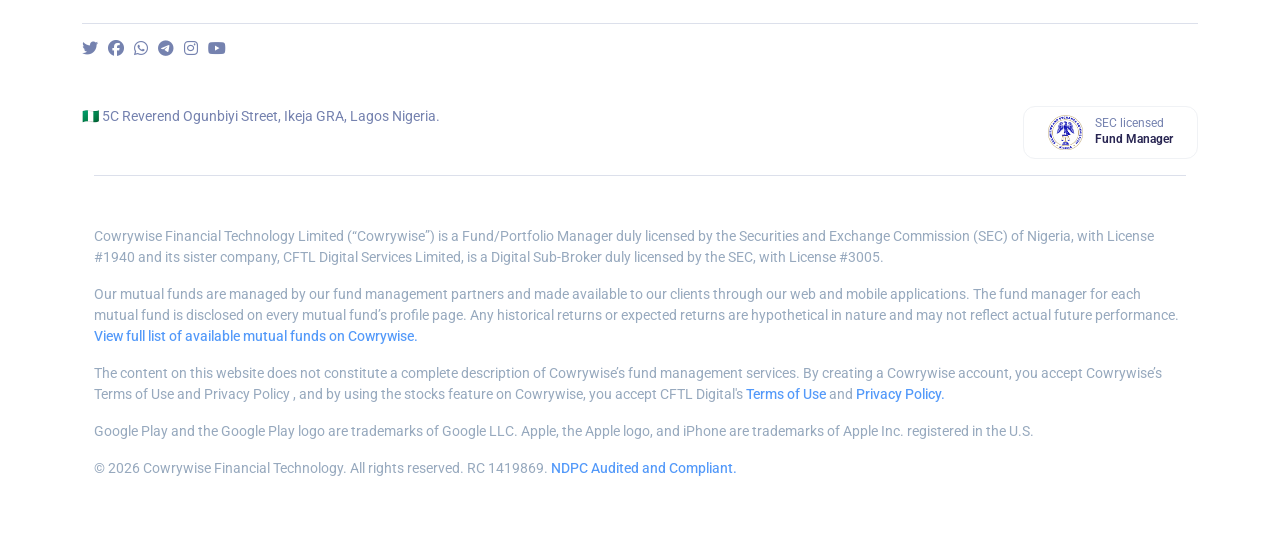
==== commit c552baf4: "some things has been added" ====
--- a/index.html
+++ b/index.html
@@ -213,7 +213,7 @@
             <div class="sub-section-3">
                 <h2>Built on trust.
                     Backed by results.</h2>
-                <p>We handle money the way it should be, responsibly . We're regulated by the SEC and built for
+                <p>We handle money the way it should be, <strong>responsibly</strong> . We're regulated by the SEC and built for
                     transparency. No hidden tricks, no risky plays, just access to assets designed to grow your wealth
                     the right way.</p>
                 <a href="#">Start Investing</a>
--- a/style.css
+++ b/style.css
@@ -160,7 +160,6 @@
 
 .section-2 {
     width: 100%;
-    /* padding: 50px; */
     justify-content: center;
     align-items: center;
 }
@@ -561,7 +560,7 @@
 }
 
 .sub-section-6 {
-    width: 80%;
+    width: 100%;
     padding: 20px;
     margin: auto;
     display: flex;
@@ -609,7 +608,6 @@
 .section-6-cover {
     width: 100%;
     padding: 50px;
-    margin: auto;
     justify-content: center;
     align-items: center;
     display: flex;
@@ -628,7 +626,7 @@
 }
 
 .branch-1 {
-    width: 100%;
+    width: 400px;
     padding: 20px;
     height: 250px;
     border-radius: 20px;
@@ -658,7 +656,7 @@
 }
 
 .branch-2 {
-    width: 200px;
+    width: 400px;
     height: 65px;
 
 }
@@ -780,13 +778,12 @@
 
 .section-7-video {
     width: 100%;
-    padding: 50px;
+    padding: 10px;
     background-color: white;
-    margin: auto;
     display: flex;
     justify-content: center;
     align-items: center;
-    gap: 50px;
+    gap: 25px;
 }
 
 .section-7-video h2 {
@@ -804,14 +801,13 @@
 
 .testimony-section {
     width: 100%;
-    padding: 100px 100px;
+    padding: 40px;
     overflow: hidden;
     align-items: flex-start;
 }
 
 .testimony-1 {
     width: 100%;
-    margin: auto;
     display: flex;
     align-items: center;
     justify-content: center;
@@ -1159,32 +1155,29 @@
         box-shadow: 5px 5px 5px 5px rgba(0, 0, 0, 0.1);
     }
 
-    .grow h2,
-    .sub-section-3 h2,
-    .section-5-h3,
-    .section-7-video h2 {
-        font-size: 35px !important;
-    }
-
     .section-2 {
         width: 100%;
-        padding: 20px;
     }
 
     .grow {
         width: 100%;
-        padding: 20px;
-        margin: auto;
-        flex-direction: column;
+        padding: 0px 10px;
+        flex-direction: column;
+    }
+
+    .grow h2 {
+        font-size: 40px;
+        font-weight: 400;
     }
 
     .grow p {
-        font-size: 15px;
+        font-size: 16px;
+        width: 100%;
     }
 
     .grow a {
         width: 50%;
-        padding: 20px;
+        padding: 10px;
         margin-left: -150px;
     }
 
@@ -1212,13 +1205,12 @@
 
     .section-3 {
         width: 100%;
+        padding: 10px;
+    }
+
+    .sub-section-3 {
+        width: 100%;
         padding: 20px;
-    }
-
-    .sub-section-3 {
-        width: 100%;
-        padding: 20px;
-        margin: auto;
         flex-direction: column;
         gap: 20px;
     }
@@ -1230,12 +1222,12 @@
 
     .sub-section-3 p {
         width: 100%;
-        font-size: 16px;
+        font-size: 15px;
     }
 
     .sub-section-3 a {
-        width: 80%;
-        padding: 20px;
+        width: 60%;
+        padding: 10px;
         margin-left: -80px;
         background-color: #0067f5;
         border: 1px solid #0067f5;
@@ -1248,8 +1240,7 @@
 
     .section-4 {
         width: 100%;
-        padding: 20px;
-        margin: auto;
+        padding: 10px;
     }
 
     .section-4-layout {
@@ -1259,13 +1250,33 @@
     .section-4-left,
     .right {
         width: 100%;
-        height: 400px;
+        height: 590px;
     }
 
     .phone-img {
         top: -150px;
     }
 
+    .left-rotate {
+        width: 200px;
+    }
+
+    .text h2 {
+        width: 100%;
+        font-size: 20px;
+    }
+
+    .text p {
+        width: 100%;
+        font-size: 12px;
+        font-weight: 500;
+    }
+
+    .section-5-h3 {
+        width: 100%;
+        font-size: 35px;
+    }
+
     .card {
         min-width: 300px !important;
     }
@@ -1276,14 +1287,16 @@
 
     .section-6 {
         width: 100%;
-        padding: 10px;
+        padding: 20px;
         flex-direction: column;
         gap: 20px;
+        overflow: hidden;
     }
 
     .sub-section-6 {
         flex-direction: column;
         width: 100%;
+        overflow: hidden;
     }
 
     .sub-section-6 h2 {
@@ -1305,15 +1318,21 @@
 
     .section-6-cover {
         flex-direction: column;
-        padding: 10px;
+        padding: 20px;
         width: 100%;
         margin: auto;
     }
 
     .branch {
         width: 100%;
+        height: 300px;
         padding: 10px;
         margin: auto;
+        min-height: 250px;
+    }
+
+    .branch-1 {
+        width: 100%;
     }
 
     .today-cover p {
@@ -1335,12 +1354,17 @@
 
     .testimony-1 {
         flex-direction: column;
-        gap: 30px;
+        /* gap: 30px; */
     }
 
     .sub-testimony {
         width: 100%;
         max-width: 313px;
+        margin-top: 40px;
+    }
+
+    .fa-play{
+        display: none;
     }
 
     #first-play,
@@ -1349,32 +1373,152 @@
         display: none;
     }
 
-    .section-7{
-        width: 100%;
-        flex-direction: column;
-    }
-    .section-7-video{
-        width: 100%;
-        flex-direction: column;
-    }
-    .section-7-video h2{
-        width: 100%;
-        font-size: 20px;
-    }
-    .video-1{
-        width: 100%;
-    }
-
-    /* Footer / Contact */
+    .section-7 {
+        width: 100%;
+        flex-direction: column;
+    }
+
+    .section-7-video {
+        width: 100%;
+        flex-direction: column;
+    }
+
+    .section-7-video h2 {
+        width: 100%;
+        font-size: 25px;
+        font-weight: 500;
+    }
+
+    .video-1 {
+        width: 100%;
+    }
+
+
+
+    .section-8 {
+        flex-direction: column;
+    }
+
+    .section-8-cover {
+        width: 100%;
+        flex-direction: column;
+    }
+
+    .sub-section-8 h3 {
+        width: 100%;
+        font-size: 35px;
+        font-weight: 500;
+    }
+
+    .sub-section-8 a {
+        width: 100%;
+        font-size: 35px;
+        text-align: justify;
+        font-weight: 400;
+    }
+
+    .sub-section-8 a i {
+        display: none;
+    }
+
+    .section-8-contact {
+        flex-direction: column;
+    }
+
     .sub-section-8-contact {
         flex-direction: column;
-        gap: 20px;
+        width: 100%;
     }
 
     .contact-1 {
         width: 100%;
-        height: auto;
-    }
+    }
+
+    .contact-1 p,
+    .contact-1 img {
+        margin-left: -40px;
+    }
+
+
+    .store-container {
+        width: 450px;
+        height: 80px;
+        padding: 12px 16px;
+    }
+
+    .store-button {
+        display: flex;
+        align-items: center;
+        gap: 10px;
+    }
+
+    .icon img {
+        width: 15px;
+    }
+
+    .vr {
+        display: none;
+    }
+
+    hr {
+        display: none;
+    }
+
+    .sub-footer-1 {
+        flex-direction: column-reverse;
+    }
+
+    .sub-footer-1 p {
+        width: 100%;
+        font-size: 17px;
+        margin-top: 20px;
+    }
+
+    .badge-container {
+        align-items: center;
+        gap: 10px;
+        width: 50%;
+        box-shadow: 0px 0px 10px rgba(0, 0, 0, 0.05);
+        padding: 10px;
+    }
+
+    .store-container{
+        width: 450px;
+        height: 80px;
+        padding: 12px 16px;
+        overflow: hidden;
+    }
+
+    .store-button{
+        display: flex;
+        align-items: center;
+        gap: 10px;  
+    }
+
+    .icon img{
+        width: 15px;
+    }
+
+    .contact-3 {
+        display: grid;
+        padding: 2px 10px;
+        grid-template-columns: 1fr 1fr;
+        gap: 30px;
+        width: 100%;
+    }
+
+    /* .store-container{
+        flex-direction: column;
+        display: flex;
+        width: 100%;
+        padding: 10px;
+        gap: 10px;
+    } */
+    /* .store-button{
+        width: 100%;
+        padding: 20px;
+        display: flex;
+    } */
 
     .last-footer {
         flex-direction: column;
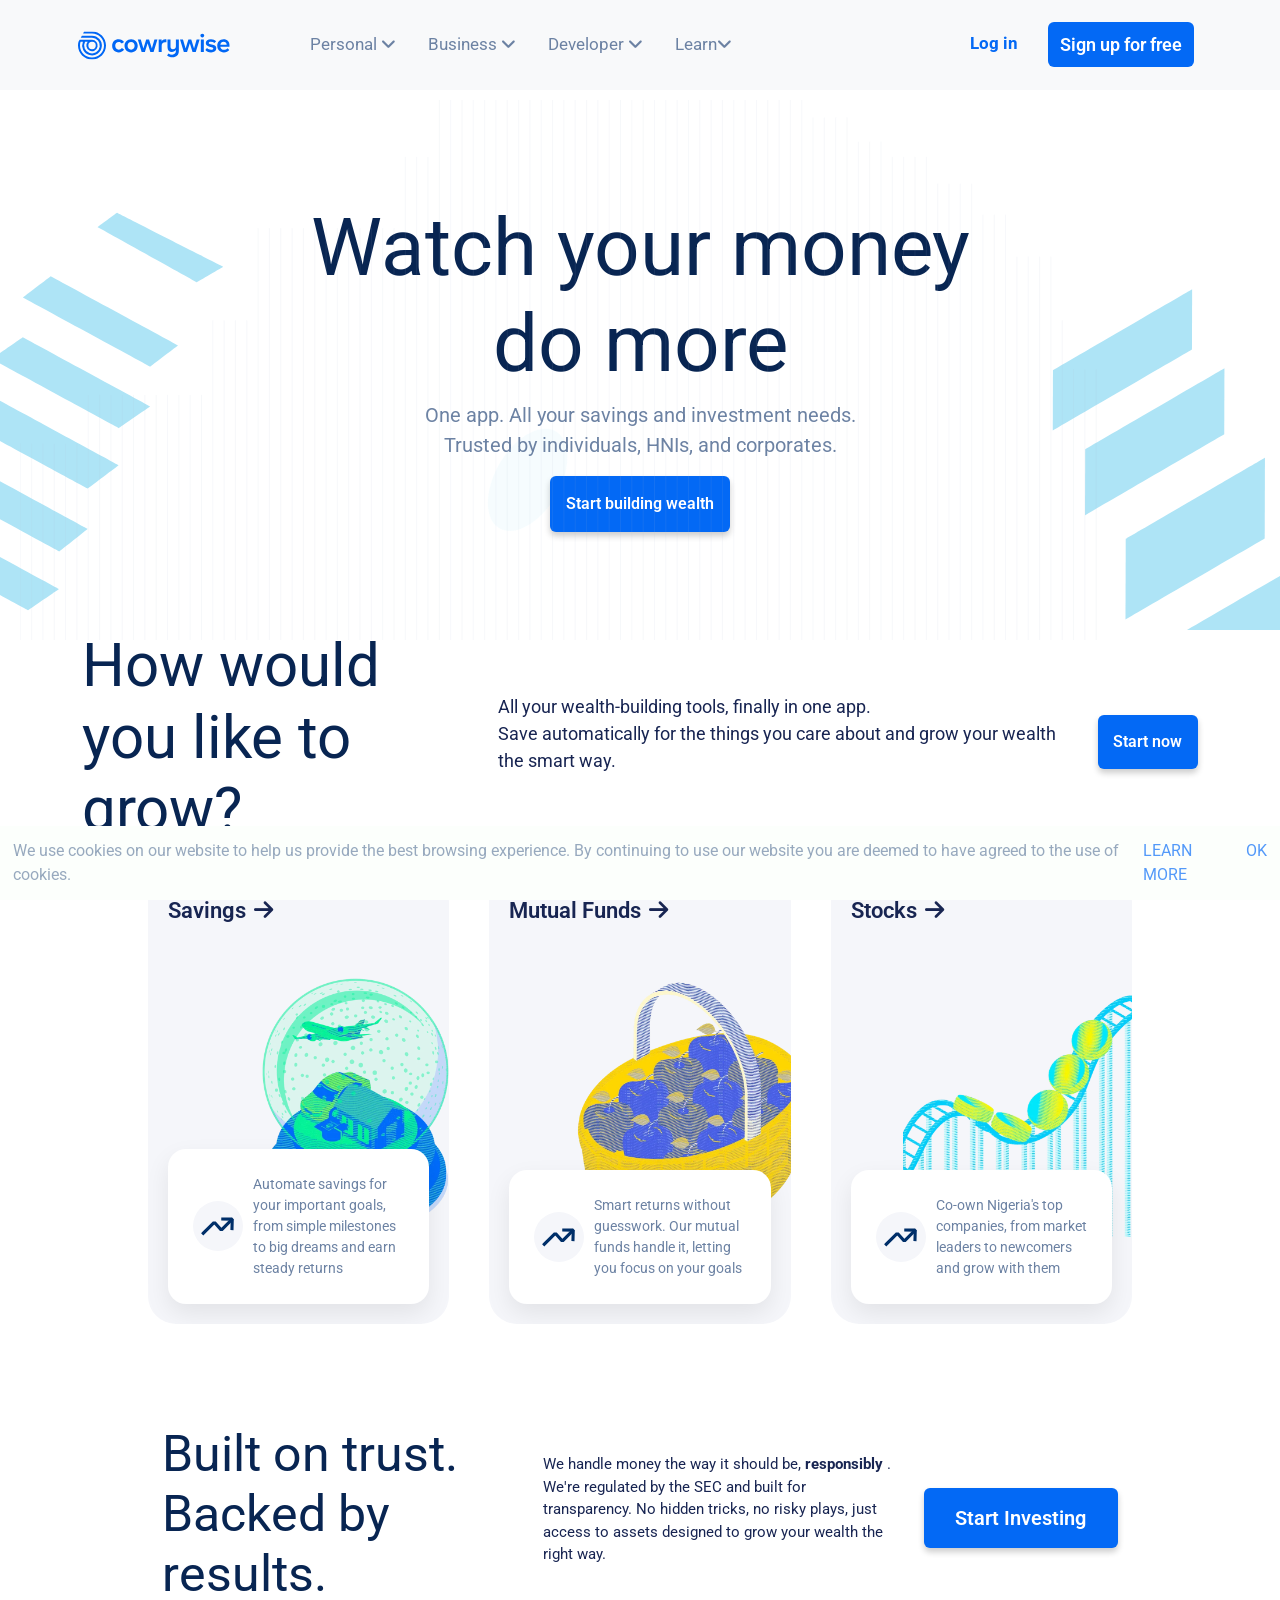
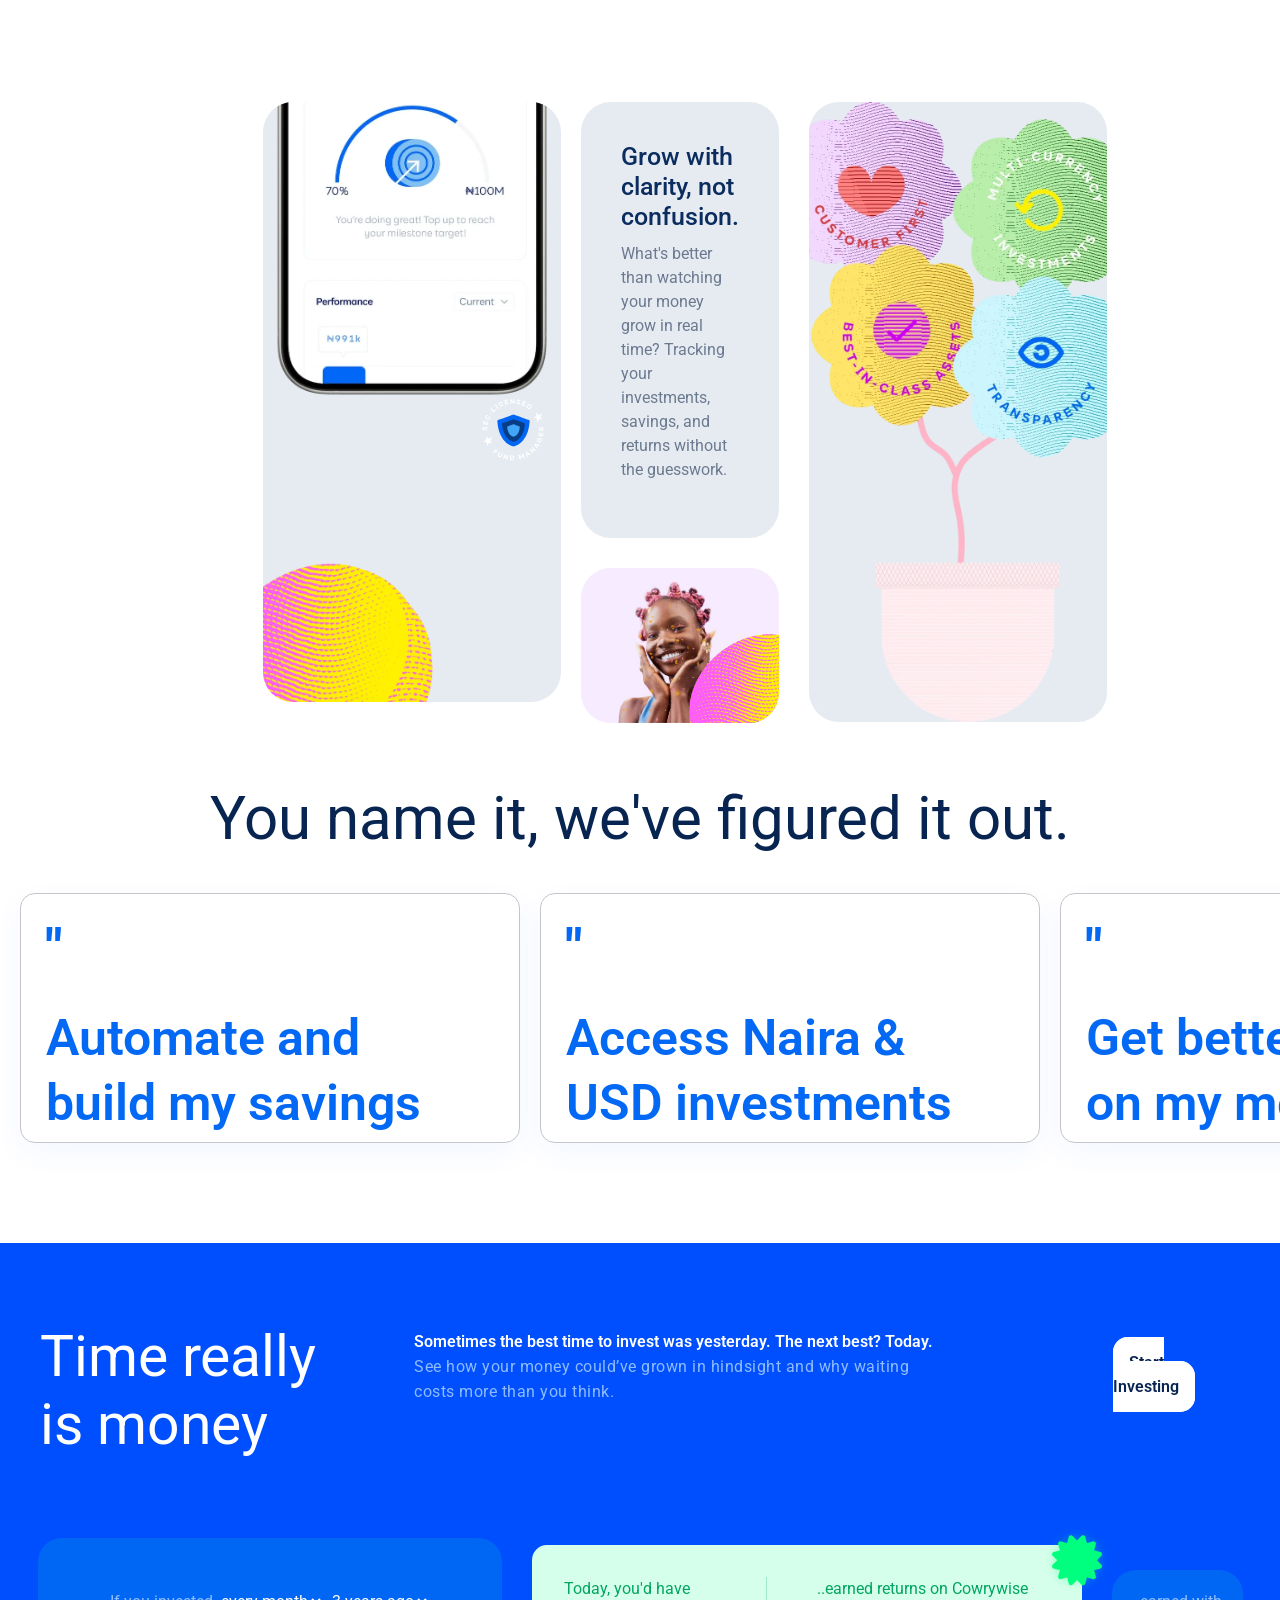
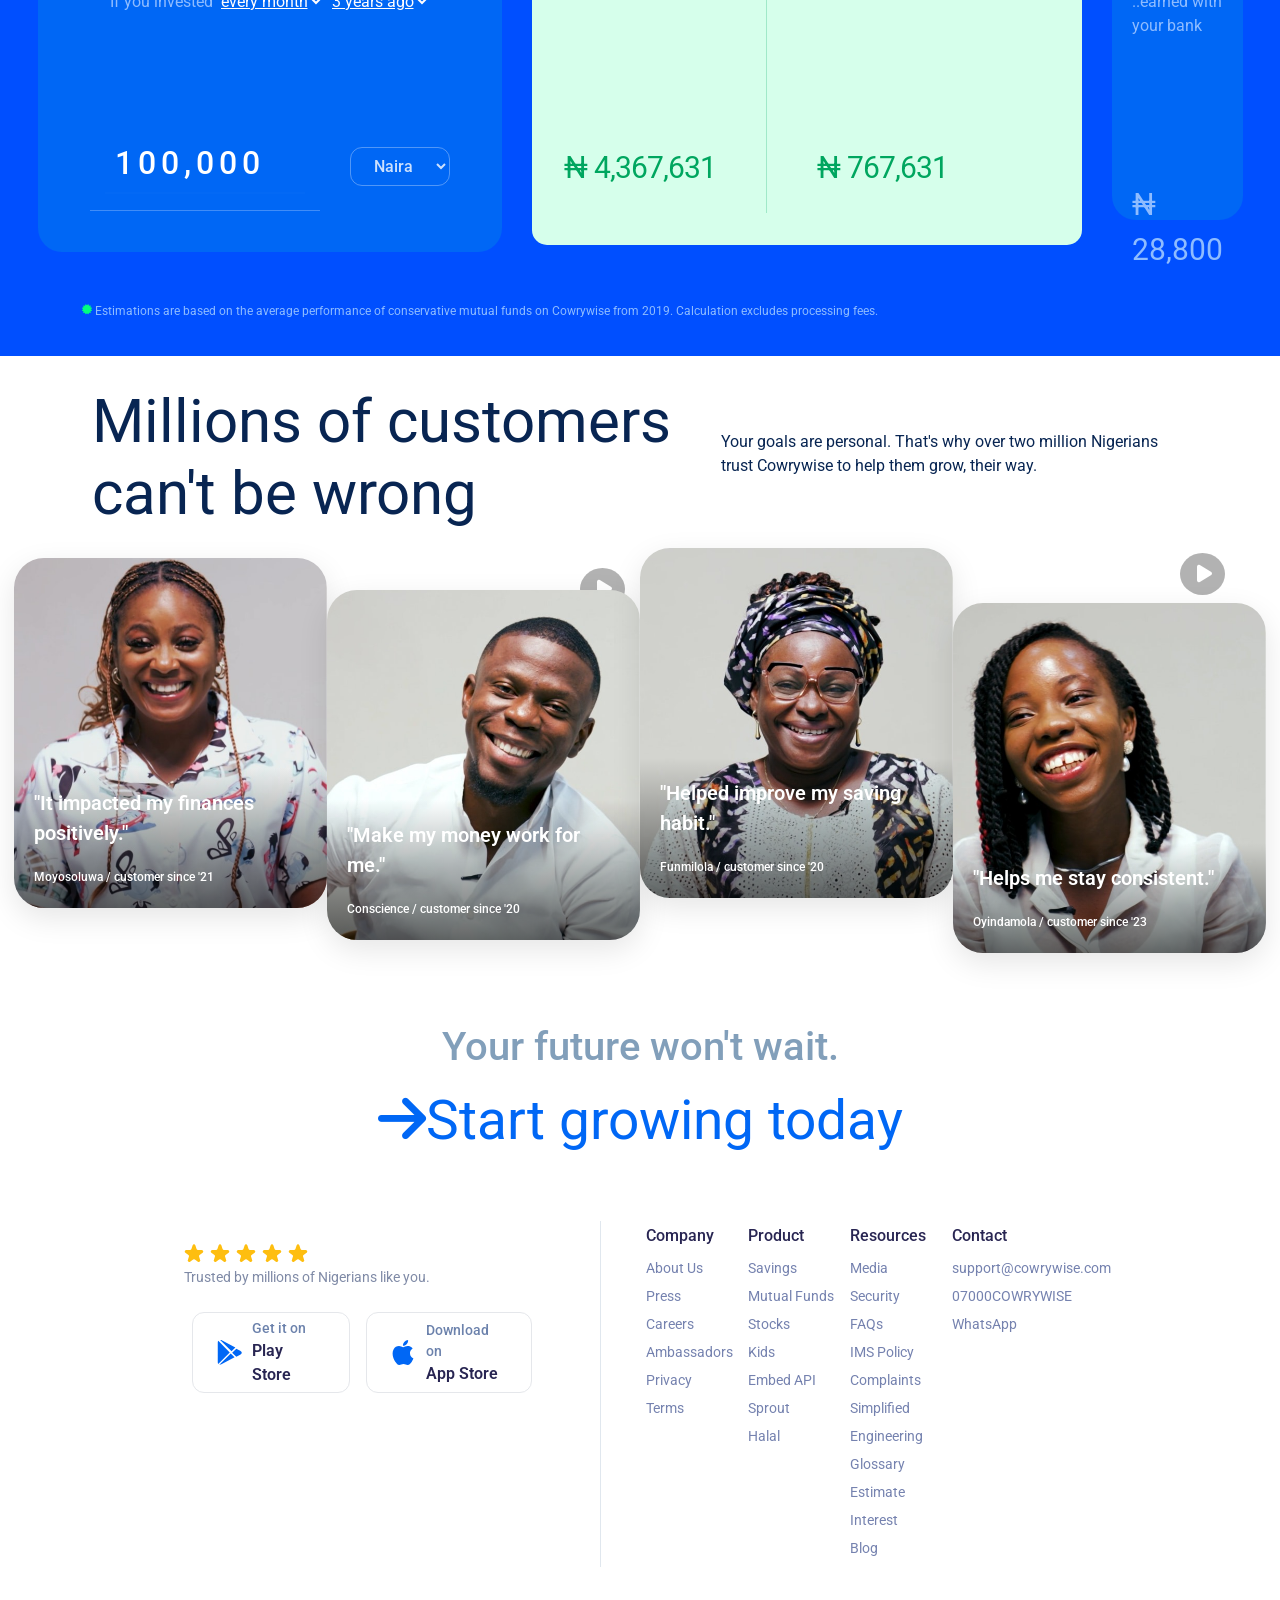
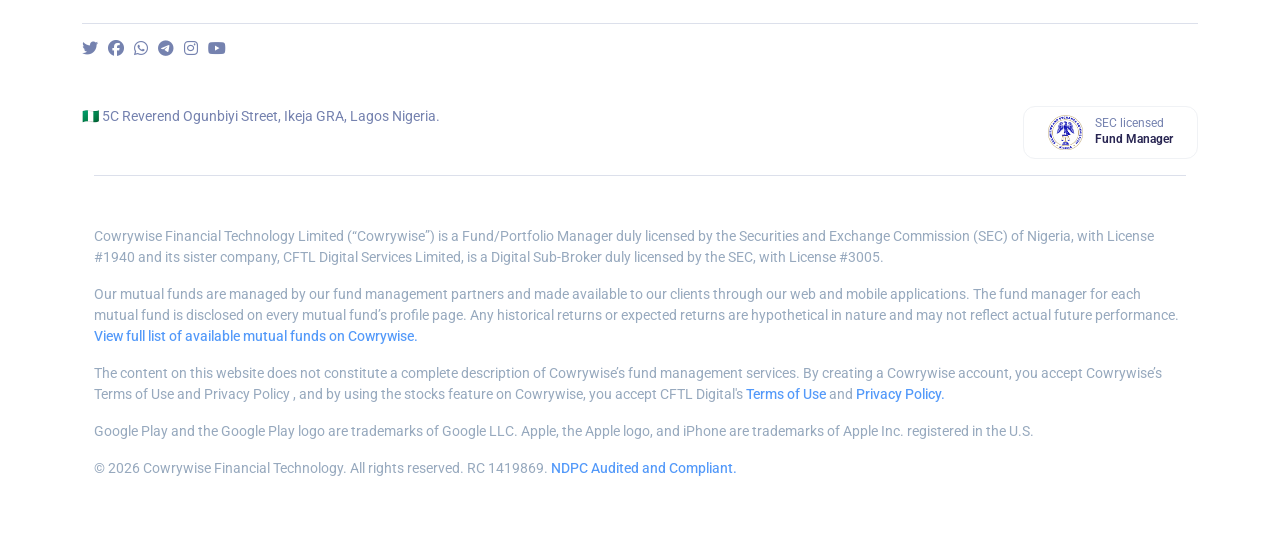
==== commit 333efd6b: "Refactor navbar styles and improve layout consistency" ====
--- a/index.html
+++ b/index.html
@@ -20,12 +20,15 @@
     <nav class="navbar navbar-expand-lg bg-body-tertiary sticky-top">
         <div class="container gap-5 bg-light p-2">
             <a class="navbar-brand" href="#"><img src="IMAGES/original-logo.svg" alt=""></a>
-            <button class="navbar-toggler" type="button" data-bs-toggle="collapse"
+
+            <button class="navbar-toggler shadow-none border-0" type="button" data-bs-toggle="collapse"
                 data-bs-target="#navbarSupportedContent" aria-controls="navbarSupportedContent" aria-expanded="false"
                 aria-label="Toggle navigation">
                 <span class="navbar-toggler-icon"></span>
             </button>
-            <div class="collapse navbar-collapse p-2" id="navbarSupportedContent ">
+
+
+            <div class="collapse navbar-collapse p-2" id="navbarSupportedContent">
                 <ul class="navbar-nav me-auto mb-2 mb-lg-0 gap-3">
                     <li class="nav-item dropdown">
                         <a class="nav-link" href="#" role="button" data-bs-toggle="dropdown" aria-expanded="false">
@@ -140,7 +143,8 @@
     <section class="section-1">
         <div class="hero-section">
             <h1>Watch your money <br> do more</h1>
-            <p>One app. All your savings and investment needs. <span>Trusted by individuals, HNIs, and corporates.</span></p>
+            <p>One app. All your savings and investment needs. <span>Trusted by individuals, HNIs, and
+                    corporates.</span></p>
             <a href="#">Start building wealth</a>
         </div>
         <img src="IMAGES/bg-lines.svg" alt="">
@@ -213,7 +217,8 @@
             <div class="sub-section-3">
                 <h2>Built on trust.
                     Backed by results.</h2>
-                <p>We handle money the way it should be, <strong>responsibly</strong> . We're regulated by the SEC and built for
+                <p>We handle money the way it should be, <strong>responsibly</strong> . We're regulated by the SEC and
+                    built for
                     transparency. No hidden tricks, no risky plays, just access to assets designed to grow your wealth
                     the right way.</p>
                 <a href="#">Start Investing</a>
@@ -561,8 +566,10 @@
                             <img src="IMAGES/security.png" alt="SEC Logo">
                         </div>
                         <div class="badge-text">
-                            <p class="status" style="color: #7582af; font-size: 12px; font-weight: 400; margin: 0;">SEC licensed</p>
-                            <p class="title" style="color: #282552; font-size: 12px; font-weight: 600; margin: 0;">Fund Manager</p>
+                            <p class="status" style="color: #7582af; font-size: 12px; font-weight: 400; margin: 0;">SEC
+                                licensed</p>
+                            <p class="title" style="color: #282552; font-size: 12px; font-weight: 600; margin: 0;">Fund
+                                Manager</p>
                         </div>
                     </div>
                 </div>
@@ -612,15 +619,16 @@
                     use
                     our website you are deemed to have agreed to the use of cookies.</span>
 
-            <div class="learn">
-                <a href="#">LEARN MORE</a><span><a href="#">OK</a></span>
-            </div>
-            
-    </div>
-    </section>
-    <script src="https://cdn.jsdelivr.net/npm/bootstrap@5.3.8/dist/js/bootstrap.bundle.min.js"
-        integrity="sha384-FKyoEForCGlyvwx9Hj09JcYn3nv7wiPVlz7YYwJrWVcXK/BmnVDxM+D2scQbITxI"
-        crossorigin="anonymous"></script>
+                <div class="learn">
+                    <a href="#">LEARN MORE</a><span><a href="#">OK</a></span>
+                </div>
+
+            </div>
+        </section>
+        <script src="https://cdn.jsdelivr.net/npm/bootstrap@5.3.8/dist/js/bootstrap.bundle.min.js"
+            integrity="sha384-FKyoEForCGlyvwx9Hj09JcYn3nv7wiPVlz7YYwJrWVcXK/BmnVDxM+D2scQbITxI"
+            crossorigin="anonymous"></script>
+
 </body>
 
 </html>
--- a/style.css
+++ b/style.css
@@ -3,7 +3,7 @@
     padding: 0;
     box-sizing: border-box;
     font-family: "Roboto", sans-serif;
-
+    /* overflow-x: hidden; */
 }
 
 body {
@@ -501,8 +501,9 @@
 }
 
 .section-5-slide {
-    overflow: hidden;
-    width: 100%;
+    /* overflow: hidden; */
+    width: 100%;
+    
 }
 
 .slider-track {
@@ -1111,15 +1112,30 @@
 /* Responsiveness */
 
 @media screen and (max-width: 768px) {
+    .navbar {
+        width: 100%;
+        padding: 20px;
+        position: sticky;
+        top: 0;
+        z-index: 100;
+    }
     .d-flex {
-        margin-left: 5px;
+    margin-left: 5px;
+}
+
+.section-1 {
+    background: none;
+}
+
+    .navbar-brand img {
+        margin-left: 30px;
     }
 
     .navbar-toggler {
         margin-right: 30px;
     }
 
-    .p-1 {
+    .page-1 {
         width: 100%;
         height: 70vh;
     }
@@ -1272,6 +1288,7 @@
         font-weight: 500;
     }
 
+
     .section-5-h3 {
         width: 100%;
         font-size: 35px;
@@ -1454,14 +1471,6 @@
 
     .icon img {
         width: 15px;
-    }
-
-    .vr {
-        display: none;
-    }
-
-    hr {
-        display: none;
     }
 
     .sub-footer-1 {
@@ -1507,18 +1516,9 @@
         width: 100%;
     }
 
-    /* .store-container{
-        flex-direction: column;
-        display: flex;
-        width: 100%;
-        padding: 10px;
-        gap: 10px;
-    } */
-    /* .store-button{
-        width: 100%;
-        padding: 20px;
-        display: flex;
-    } */
+.footer-1{
+    margin-bottom: 200px;
+}
 
     .last-footer {
         flex-direction: column;
